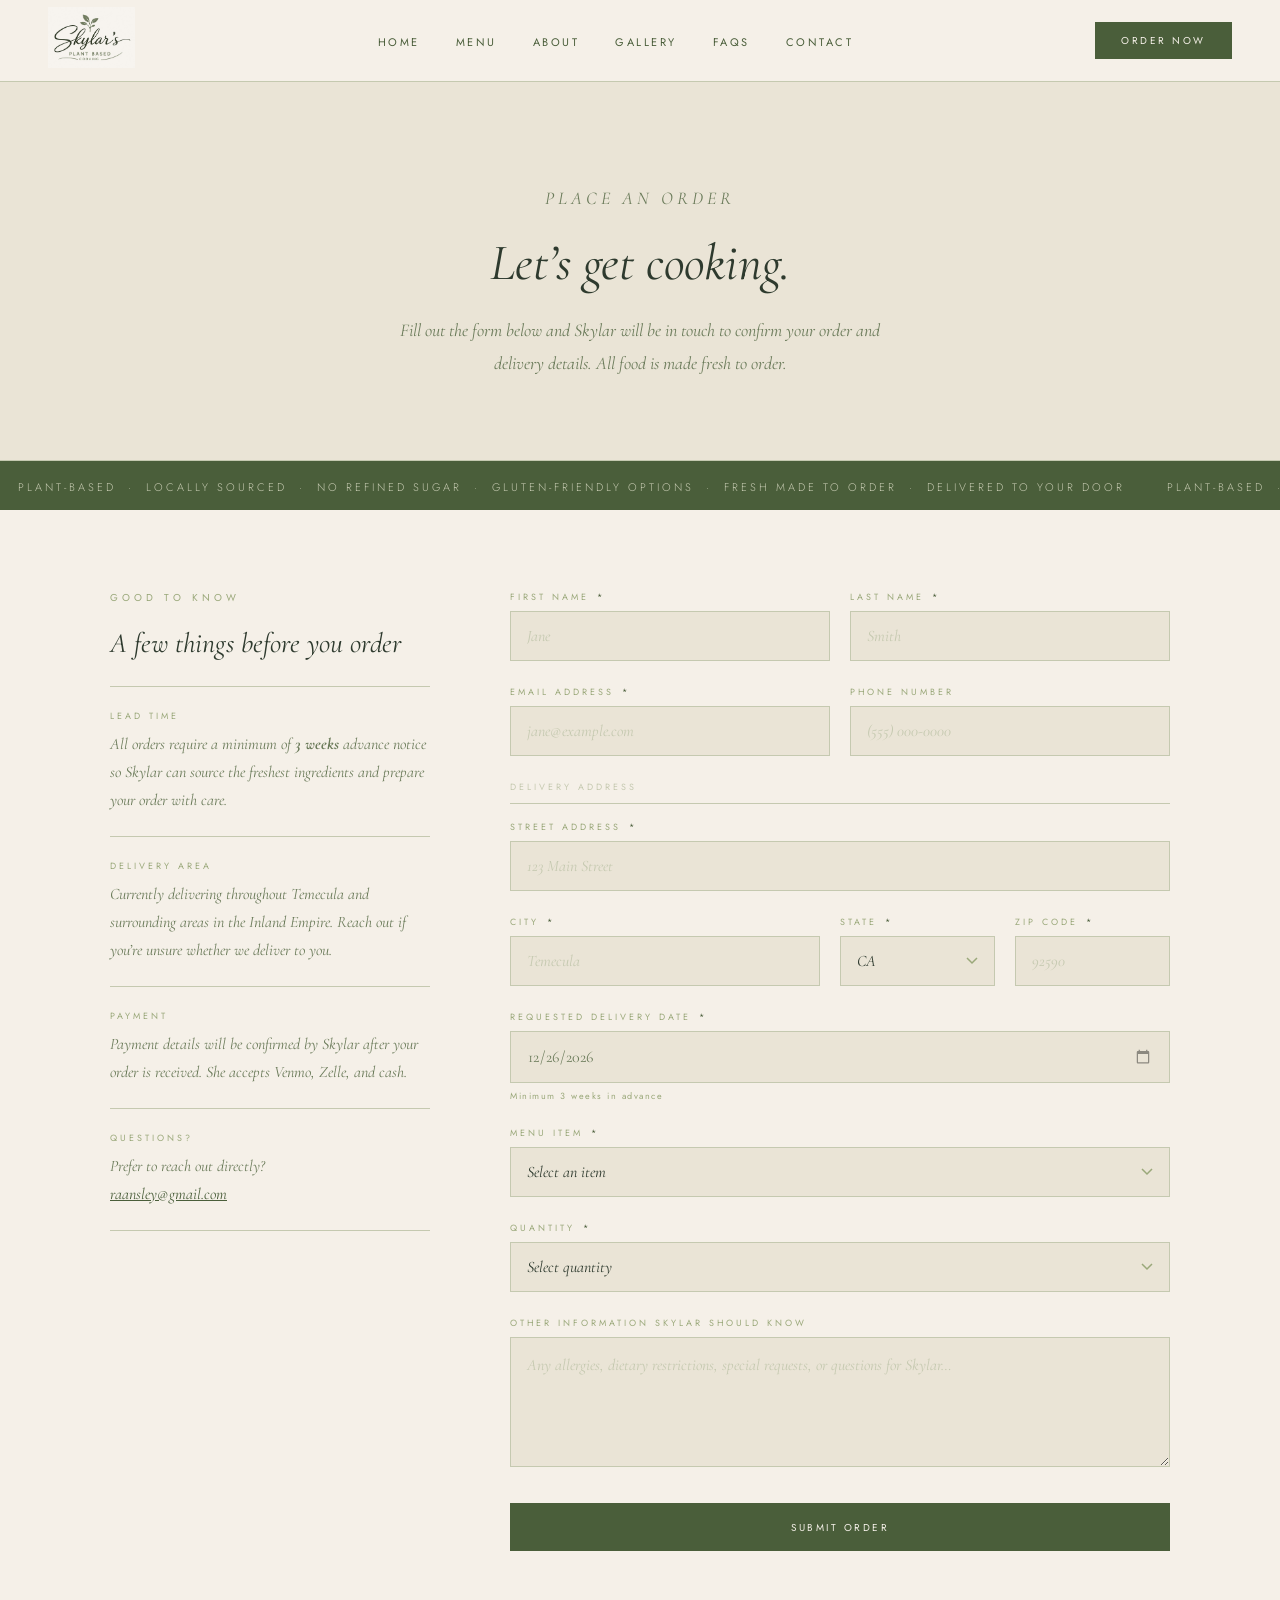
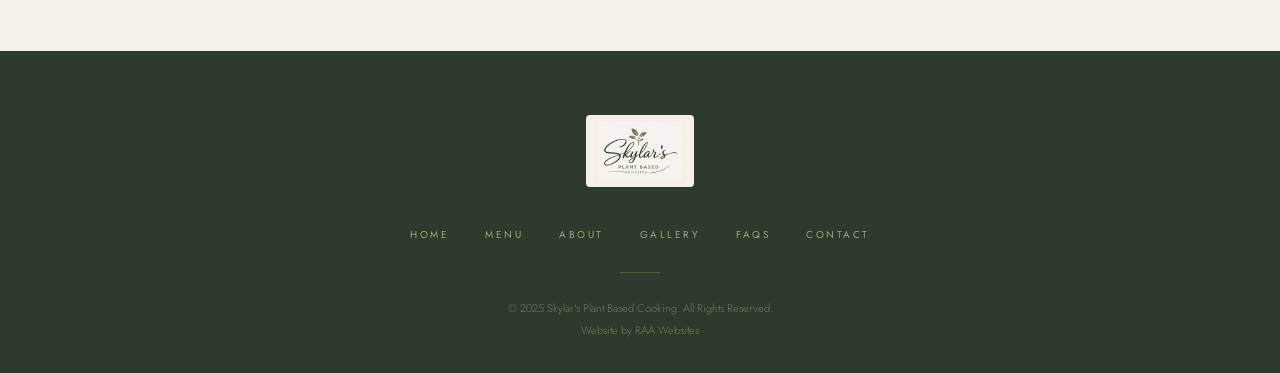
==== about.html @ 6b832920 "Add files via upload" ====
<!DOCTYPE html>
<html lang="en">
<head>
<meta charset="UTF-8">
<meta name="viewport" content="width=device-width, initial-scale=1.0">
<title>Contact – Skylar's Plant Based Cooking</title>
<link rel="stylesheet" href="styles.css">
<style>

  /* ── PAGE HERO ── */
  .contact-hero {
    background: var(--cream-dark);
    padding: 100px 40px 80px;
    text-align: center;
    border-bottom: 1px solid var(--sage-pale);
  }
  .contact-hero .section-label { margin-bottom: 20px; }
  .contact-hero h1 {
    font-family: 'Cormorant Garamond', serif;
    font-size: clamp(38px, 4vw, 60px);
    font-weight: 400;
    font-style: italic;
    color: var(--ink);
    line-height: 1.1;
    margin-bottom: 22px;
  }
  .contact-hero p {
    font-family: 'Cormorant Garamond', serif;
    font-size: 18px;
    font-style: italic;
    color: var(--sage-light);
    line-height: 1.85;
    max-width: 520px;
    margin: 0 auto;
  }

  /* ── FORM SECTION ── */
  .contact-section {
    background: var(--cream);
    padding: 80px 40px 100px;
  }
  .contact-grid {
    max-width: 1060px;
    margin: 0 auto;
    display: grid;
    grid-template-columns: 320px 1fr;
    gap: 80px;
    align-items: start;
  }

  /* ── SIDEBAR ── */
  .contact-info { position: sticky; top: 110px; }
  .contact-info .section-label { margin-bottom: 20px; }
  .contact-info h2 {
    font-family: 'Cormorant Garamond', serif;
    font-size: 28px;
    font-weight: 400;
    font-style: italic;
    color: var(--ink);
    line-height: 1.3;
    margin-bottom: 24px;
  }
  .info-block { border-top: 1px solid var(--sage-pale); padding: 22px 0; }
  .info-block:last-child { border-bottom: 1px solid var(--sage-pale); }
  .info-block h3 {
    font-family: 'Jost', sans-serif;
    font-size: 9px;
    font-weight: 400;
    letter-spacing: 3px;
    text-transform: uppercase;
    color: var(--sage-muted);
    margin-bottom: 8px;
  }
  .info-block p {
    font-family: 'Cormorant Garamond', serif;
    font-size: 16px;
    font-style: italic;
    color: var(--sage-light);
    line-height: 1.75;
  }
  .info-block a { color: var(--sage); font-style: italic; }

  /* ── FORM ── */
  .order-form { display: grid; gap: 0; }
  .form-row { display: grid; grid-template-columns: 1fr 1fr; gap: 20px; }
  .form-row-3 { display: grid; grid-template-columns: 2fr 1fr 1fr; gap: 20px; }
  .form-group { display: flex; flex-direction: column; margin-bottom: 24px; }

  .form-group label {
    font-family: 'Jost', sans-serif;
    font-size: 9px;
    font-weight: 400;
    letter-spacing: 3px;
    text-transform: uppercase;
    color: var(--sage-muted);
    margin-bottom: 8px;
  }
  .form-group label .required { color: var(--sage); margin-left: 2px; }

  .form-group input,
  .form-group select,
  .form-group textarea {
    font-family: 'Cormorant Garamond', serif;
    font-size: 16px;
    font-style: italic;
    color: var(--ink);
    background: var(--cream-dark);
    border: 1px solid var(--sage-pale);
    padding: 14px 16px;
    outline: none;
    transition: border-color 0.2s;
    -webkit-appearance: none;
    appearance: none;
    border-radius: 0;
    width: 100%;
    box-sizing: border-box;
  }
  .form-group select {
    background-image: url("data:image/svg+xml,%3Csvg xmlns='http://www.w3.org/2000/svg' width='12' height='8' viewBox='0 0 12 8'%3E%3Cpath d='M1 1l5 5 5-5' stroke='%239AA87A' stroke-width='1.5' fill='none'/%3E%3C/svg%3E");
    background-repeat: no-repeat;
    background-position: right 16px center;
    padding-right: 40px;
    cursor: pointer;
  }
  .form-group input:focus,
  .form-group select:focus,
  .form-group textarea:focus { border-color: var(--sage); }

  .form-group textarea {
    resize: vertical;
    min-height: 130px;
    line-height: 1.7;
  }
  .form-group input::placeholder,
  .form-group textarea::placeholder { color: var(--sage-pale); font-style: italic; }
  .form-group input[type="date"] { font-style: normal; color: var(--sage-light); }
  .form-group input[type="date"]::-webkit-calendar-picker-indicator { opacity: 0.4; cursor: pointer; }


  .field-hint {
    font-family: 'Jost', sans-serif;
    font-size: 9px;
    letter-spacing: 1.5px;
    color: var(--sage-muted);
    margin-top: 6px;
  }

  /* address divider label */
  .form-section-label {
    font-family: 'Jost', sans-serif;
    font-size: 9px;
    font-weight: 400;
    letter-spacing: 3px;
    text-transform: uppercase;
    color: var(--sage-pale);
    margin-bottom: 16px;
    padding-bottom: 10px;
    border-bottom: 1px solid var(--sage-pale);
  }

  /* submit */
  .form-submit { margin-top: 12px; }
  .btn-submit {
    background: var(--sage);
    color: var(--cream);
    font-family: 'Jost', sans-serif;
    font-size: 10px;
    font-weight: 400;
    letter-spacing: 2.5px;
    text-transform: uppercase;
    padding: 15px 48px;
    border: none;
    cursor: pointer;
    transition: background 0.2s;
    width: 100%;
    min-height: 48px; /* iOS touch target minimum */
    -webkit-appearance: none;
  }
  .btn-submit:hover { background: var(--ink); }
  .btn-submit:disabled { background: var(--sage-pale); cursor: not-allowed; }

  /* messages */
  .form-message {
    display: none;
    padding: 20px 24px;
    margin-top: 20px;
    font-family: 'Cormorant Garamond', serif;
    font-size: 17px;
    font-style: italic;
    line-height: 1.7;
  }
  .form-message.success { background: #eef2e8; border-left: 3px solid var(--sage); color: var(--sage); }
  .form-message.error   { background: #fdf0f0; border-left: 3px solid #c0392b; color: #c0392b; }
  .form-message.visible { display: block; }

  /* ── RESPONSIVE ── */
  @media (max-width: 900px) {
    .contact-grid { grid-template-columns: 1fr; gap: 48px; }
    .contact-info { position: static; }
    .form-row   { grid-template-columns: 1fr; gap: 0; }
    .form-row-3 { grid-template-columns: 1fr; gap: 0; }
    nav { padding: 10px 16px 8px; flex-wrap: wrap; height: auto; gap: 8px; }
    .nav-logo { order: 1; }
    .nav-logo img { height: 48px; }
    .nav-order { font-size: 9px; padding: 9px 16px; order: 3; width: fit-content; margin: 2px auto 0; }
    .nav-links { display: flex; flex-wrap: wrap; justify-content: center; gap: 4px 14px; width: 100%; padding: 6px 0 2px; border-top: 1px solid var(--sage-pale); order: 2; }
    .nav-links a { font-size: 9px; letter-spacing: 1.5px; }
  }
</style>
</head>
<body>

<!-- NAV -->
<nav>
  <div class="nav-logo">
    <a href="index.html"><img src="[data-uri]" alt="Skylar's Plant Based Cooking"></a>
  </div>
  <ul class="nav-links">
    <li><a href="index.html">Home</a></li>
    <li><a href="index.html#menu">Menu</a></li>
    <li><a href="about.html">About</a></li>
    <li><a href="#">Gallery</a></li>
    <li><a href="#">FAQs</a></li>
    <li><a href="contact.html">Contact</a></li>
  </ul>
  <button class="nav-order" onclick="document.getElementById('order-form').scrollIntoView({behavior:'smooth'})">Order Now</button>
</nav>

<!-- HERO -->
<section class="contact-hero">
  <p class="section-label">Place an Order</p>
  <h1>Let&rsquo;s get cooking.</h1>
  <p>Fill out the form below and Skylar will be in touch to confirm your order and delivery details. All food is made fresh to order.</p>
</section>

<!-- MARQUEE -->
<div class="marquee-bar">
  <div class="marquee-inner">
    &nbsp;&nbsp;&nbsp;Plant-Based &nbsp;&middot;&nbsp; Locally Sourced &nbsp;&middot;&nbsp; No Refined Sugar &nbsp;&middot;&nbsp; Gluten-Friendly Options &nbsp;&middot;&nbsp; Fresh Made to Order &nbsp;&middot;&nbsp; Delivered to Your Door &nbsp;&nbsp;&nbsp;&nbsp;&nbsp;&nbsp;Plant-Based &nbsp;&middot;&nbsp; Locally Sourced &nbsp;&middot;&nbsp; No Refined Sugar &nbsp;&middot;&nbsp; Gluten-Friendly Options &nbsp;&middot;&nbsp; Fresh Made to Order &nbsp;&middot;&nbsp; Delivered to Your Door &nbsp;&nbsp;&nbsp;
  </div>
</div>

<!-- FORM + SIDEBAR -->
<section class="contact-section">
  <div class="contact-grid">

    <!-- SIDEBAR -->
    <aside class="contact-info">
      <p class="section-label">Good to Know</p>
      <h2>A few things before you order</h2>
      <div class="info-block">
        <h3>Lead Time</h3>
        <p>All orders require a minimum of <strong>3 weeks</strong> advance notice so Skylar can source the freshest ingredients and prepare your order with care.</p>
      </div>
      <div class="info-block">
        <h3>Delivery Area</h3>
        <p>Currently delivering throughout Temecula and surrounding areas in the Inland Empire. Reach out if you&rsquo;re unsure whether we deliver to you.</p>
      </div>
      <div class="info-block">
        <h3>Payment</h3>
        <p>Payment details will be confirmed by Skylar after your order is received. She accepts Venmo, Zelle, and cash.</p>
      </div>
      <div class="info-block">
        <h3>Questions?</h3>
        <p>Prefer to reach out directly?<br>
        <a href="mailto:raansley@gmail.com">raansley@gmail.com</a></p>
      </div>
    </aside>

    <!-- ORDER FORM — Web3Forms sends directly to raansley@gmail.com -->
    <form
      class="order-form"
      id="order-form"
      novalidate
    >
      <!-- ═══════════════════════════════════════════════════════
           TO ACTIVATE EMAIL: 
           1. Go to https://web3forms.com
           2. Enter raansley@gmail.com and click "Create Access Key"
           3. Check your Yahoo inbox for the key
           4. Paste the key below replacing 4b24cde9-9ae0-4a5e-a4e4-4e4c070b20f8
           ═══════════════════════════════════════════════════════ -->
      <input type="hidden" name="access_key" value="4b24cde9-9ae0-4a5e-a4e4-4e4c070b20f8">
      <input type="hidden" name="subject" value="New Order – Skylar's Plant Based Cooking">
      <input type="hidden" name="from_name" value="Skylar's Plant Based Cooking Website">
      <input type="hidden" name="botcheck" style="display:none">
      <!-- Name -->
      <div class="form-row">
        <div class="form-group">
          <label for="first_name">First Name <span class="required">*</span></label>
          <input type="text" id="first_name" name="first_name" placeholder="Jane" required>
        </div>
        <div class="form-group">
          <label for="last_name">Last Name <span class="required">*</span></label>
          <input type="text" id="last_name" name="last_name" placeholder="Smith" required>
        </div>
      </div>

      <!-- Contact -->
      <div class="form-row">
        <div class="form-group">
          <label for="email">Email Address <span class="required">*</span></label>
          <input type="email" id="email" name="email" placeholder="jane@example.com" required>
        </div>
        <div class="form-group">
          <label for="phone">Phone Number</label>
          <input type="tel" id="phone" name="phone" placeholder="(555) 000-0000">
        </div>
      </div>

      <!-- Delivery Address -->
      <p class="form-section-label">Delivery Address</p>

      <div class="form-group">
        <label for="street">Street Address <span class="required">*</span></label>
        <input type="text" id="street" name="street" placeholder="123 Main Street" required>
      </div>

      <div class="form-row-3">
        <div class="form-group">
          <label for="city">City <span class="required">*</span></label>
          <input type="text" id="city" name="city" placeholder="Temecula" required>
        </div>
        <div class="form-group">
          <label for="state">State <span class="required">*</span></label>
          <select id="state" name="state" required>
            <option value="" disabled selected>State</option>
            <option value="AL">AL</option><option value="AK">AK</option><option value="AZ">AZ</option>
            <option value="AR">AR</option><option value="CA" selected>CA</option><option value="CO">CO</option>
            <option value="CT">CT</option><option value="DE">DE</option><option value="FL">FL</option>
            <option value="GA">GA</option><option value="HI">HI</option><option value="ID">ID</option>
            <option value="IL">IL</option><option value="IN">IN</option><option value="IA">IA</option>
            <option value="KS">KS</option><option value="KY">KY</option><option value="LA">LA</option>
            <option value="ME">ME</option><option value="MD">MD</option><option value="MA">MA</option>
            <option value="MI">MI</option><option value="MN">MN</option><option value="MS">MS</option>
            <option value="MO">MO</option><option value="MT">MT</option><option value="NE">NE</option>
            <option value="NV">NV</option><option value="NH">NH</option><option value="NJ">NJ</option>
            <option value="NM">NM</option><option value="NY">NY</option><option value="NC">NC</option>
            <option value="ND">ND</option><option value="OH">OH</option><option value="OK">OK</option>
            <option value="OR">OR</option><option value="PA">PA</option><option value="RI">RI</option>
            <option value="SC">SC</option><option value="SD">SD</option><option value="TN">TN</option>
            <option value="TX">TX</option><option value="UT">UT</option><option value="VT">VT</option>
            <option value="VA">VA</option><option value="WA">WA</option><option value="WV">WV</option>
            <option value="WI">WI</option><option value="WY">WY</option>
          </select>
        </div>
        <div class="form-group">
          <label for="zip">Zip Code <span class="required">*</span></label>
          <input type="text" id="zip" name="zip" placeholder="92590" maxlength="10" required>
        </div>
      </div>

      <!-- Delivery Date -->
      <div class="form-group">
        <label for="delivery_date">Requested Delivery Date <span class="required">*</span></label>
        <input type="date" id="delivery_date" name="delivery_date" required>
        <span class="field-hint" id="date-hint">Minimum 3 weeks in advance</span>
      </div>

      <!-- Menu Item -->
      <div class="form-group">
        <label for="menu_item">Menu Item <span class="required">*</span></label>
        <select id="menu_item" name="menu_item" required>
          <option value="" disabled selected>Select an item</option>
          <optgroup label="Signature Bakes">
            <option value="Vanilla Buttercream Berry Cake" data-price="50">Vanilla Buttercream Berry Cake &mdash; $50</option>
          </optgroup>
        </select>
      </div>

      <!-- Quantity -->
      <div class="form-group">
        <label for="quantity">Quantity <span class="required">*</span></label>
        <select id="quantity" name="quantity" required>
          <option value="" disabled selected>Select quantity</option>
          <option value="1">1</option>
          <option value="2">2</option>
          <option value="3">3</option>
          <option value="4">4</option>
          <option value="5">5</option>
        </select>
      </div>

      <!-- Other info -->
      <div class="form-group">
        <label for="other_info">Other Information Skylar Should Know</label>
        <textarea id="other_info" name="other_info" placeholder="Any allergies, dietary restrictions, special requests, or questions for Skylar&hellip;"></textarea>
      </div>

      <!-- Submit -->
      <div class="form-submit">
        <button type="submit" class="btn-submit" id="submit-btn" style="touch-action:manipulation;-webkit-tap-highlight-color:transparent;">Submit Order</button>
      </div>

      <!-- Messages -->
      <div class="form-message success" id="msg-success">
        &#10003;&nbsp; Thank you! Your order has been sent to Skylar. She&rsquo;ll be in touch within 24&ndash;48 hours to confirm your delivery details and payment.
      </div>
      <div class="form-message error" id="msg-error">
        Something went wrong. Please try again or email Skylar directly at <a href="mailto:raansley@gmail.com" style="color:inherit;">raansley@gmail.com</a>.
      </div>

    </form>
  </div>
</section>

<!-- FOOTER -->
<footer>
  <img class="footer-logo" src="[data-uri]" alt="Skylar's Plant Based Cooking">
  <ul class="footer-links">
    <li><a href="index.html">Home</a></li>
    <li><a href="index.html#menu">Menu</a></li>
    <li><a href="about.html">About</a></li>
    <li><a href="#">Gallery</a></li>
    <li><a href="#">FAQs</a></li>
    <li><a href="contact.html">Contact</a></li>
  </ul>
  <div class="footer-line"></div>
  <p class="footer-copy">&copy; 2025 Skylar&rsquo;s Plant Based Cooking. All Rights Reserved.<br>Website by RAA Websites</p>
</footer>

<script>
  // ── Phone number auto-format: (xxx) xxx-xxxx ──
  var phoneInput = document.getElementById('phone');
  phoneInput.addEventListener('input', function(e) {
    var digits = e.target.value.replace(/\D/g, '').slice(0, 10);
    var formatted = '';
    if (digits.length === 0) {
      formatted = '';
    } else if (digits.length <= 3) {
      formatted = '(' + digits;
    } else if (digits.length <= 6) {
      formatted = '(' + digits.slice(0,3) + ') ' + digits.slice(3);
    } else {
      formatted = '(' + digits.slice(0,3) + ') ' + digits.slice(3,6) + '-' + digits.slice(6);
    }
    e.target.value = formatted;
  });

  // ── Set minimum date (3 weeks out) using local date math only ──
  var dateInput = document.getElementById('delivery_date');
  function getMinDateStr() {
    var d = new Date();
    d.setDate(d.getDate() + 21);
    var mm = String(d.getMonth() + 1).padStart(2, '0');
    var dd = String(d.getDate()).padStart(2, '0');
    return d.getFullYear() + '-' + mm + '-' + dd;
  }
  var minDateStr = getMinDateStr();
  dateInput.setAttribute('min', minDateStr);
  dateInput.value = minDateStr;

  // ── Helper: compare date strings YYYY-MM-DD without timezone issues ──
  function dateStrToInt(s) {
    return parseInt(s.replace(/-/g, ''), 10);
  }

  // ── Submit button click handler (works on all mobile browsers) ──
  var submitBtn = document.getElementById('submit-btn');
  submitBtn.addEventListener('click', function(e) {
    e.preventDefault();
    handleSubmit();
  });

  // Also catch form submit event as fallback
  document.getElementById('order-form').addEventListener('submit', function(e) {
    e.preventDefault();
    handleSubmit();
  });

  function handleSubmit() {
    var btn        = document.getElementById('submit-btn');
    var successMsg = document.getElementById('msg-success');
    var errorMsg   = document.getElementById('msg-error');
    var hintEl     = document.getElementById('date-hint');

    // Prevent double-submit
    if (btn.disabled) return;

    // Reset field highlight styles
    document.querySelectorAll('.form-group input, .form-group select').forEach(function(el) {
      el.style.borderColor = '';
    });
    hintEl.style.color = '';
    successMsg.classList.remove('visible');
    errorMsg.classList.remove('visible');

    // Validate required fields
    var requiredIds = ['first_name','last_name','email','street','city','state','zip','delivery_date','menu_item','quantity'];
    var valid = true;
    requiredIds.forEach(function(id) {
      var el = document.getElementById(id);
      if (!el || !el.value.trim()) {
        if (el) el.style.borderColor = '#c0392b';
        valid = false;
      }
    });

    // Validate 3-week minimum date using string comparison (no timezone issues)
    var chosenDateStr = document.getElementById('delivery_date').value;
    if (chosenDateStr) {
      var currentMin = getMinDateStr();
      if (dateStrToInt(chosenDateStr) < dateStrToInt(currentMin)) {
        document.getElementById('delivery_date').style.borderColor = '#c0392b';
        hintEl.style.color = '#c0392b';
        valid = false;
      }
    }

    if (!valid) return;

    btn.disabled = true;
    btn.textContent = 'Sending\u2026';

    // Build JSON payload for Web3Forms
    var payload = {
      access_key:          document.querySelector('[name="access_key"]').value,
      subject:             "New Order \u2013 Skylar's Plant Based Cooking",
      from_name:           "Skylar's Plant Based Cooking Website",
      Name:                document.getElementById('first_name').value.trim() + ' ' + document.getElementById('last_name').value.trim(),
      Email:               document.getElementById('email').value.trim(),
      Phone:               document.getElementById('phone').value.trim() || 'Not provided',
      "Delivery Address":  [
                             document.getElementById('street').value.trim(),
                             document.getElementById('city').value.trim(),
                             document.getElementById('state').value,
                             document.getElementById('zip').value.trim()
                           ].join(', '),
      "Delivery Date":     document.getElementById('delivery_date').value,
      "Menu Item":         document.getElementById('menu_item').value,
      Quantity:            document.getElementById('quantity').value,
      "Other Info":        document.getElementById('other_info').value.trim() || 'None'
    };

    fetch('https://api.web3forms.com/submit', {
      method: 'POST',
      headers: { 'Content-Type': 'application/json', 'Accept': 'application/json' },
      body: JSON.stringify(payload)
    })
    .then(function(response) {
      return response.json().catch(function() {
        // If JSON parse fails, use HTTP status
        return { success: response.ok };
      });
    })
    .then(function(result) {
      if (result.success) {
        successMsg.classList.add('visible');
        errorMsg.classList.remove('visible');
        document.getElementById('order-form').reset();
        // Re-apply min date after form reset
        var freshMin = getMinDateStr();
        dateInput.setAttribute('min', freshMin);
        dateInput.value = freshMin;
        btn.disabled = false;
        btn.textContent = 'Submit Order';
        successMsg.scrollIntoView({ behavior: 'smooth', block: 'nearest' });
      } else {
        throw new Error(result.message || 'Submission failed');
      }
    })
    .catch(function(err) {
      console.error('Submission error:', err);
      errorMsg.classList.add('visible');
      successMsg.classList.remove('visible');
      btn.disabled = false;
      btn.textContent = 'Submit Order';
    });
  }
</script>

</body>
</html>
---- styles.css ----
@import url('https://fonts.googleapis.com/css2?family=Cormorant+Garamond:ital,wght@0,300;0,400;0,500;1,300;1,400;1,500&family=Jost:wght@300;400;500&display=swap');

  :root {
    --cream: #F5F0E8;
    --cream-dark: #EAE4D6;
    --sage: #4A5E3A;
    --sage-light: #6B7B5A;
    --sage-muted: #9AA87A;
    --sage-pale: #C5C9B0;
    --ink: #2E3A2E;
    --warm-mid: #7A6A52;
  }

  * { margin: 0; padding: 0; box-sizing: border-box; }

  body {
    font-family: 'Jost', sans-serif;
    background: var(--cream);
    color: var(--ink);
  }

  /* ── NAV ── */
  nav {
    background: var(--cream);
    border-bottom: 1px solid var(--sage-pale);
    padding: 0 48px;
    display: flex;
    align-items: center;
    justify-content: space-between;
    height: 82px;
    position: sticky;
    top: 0;
    z-index: 100;
  }
  .nav-logo img { height: 62px; object-fit: contain; }
  .nav-links { display: flex; gap: 36px; list-style: none; }
  .nav-links a {
    font-family: 'Jost', sans-serif;
    font-size: 11px;
    font-weight: 400;
    letter-spacing: 2.5px;
    text-transform: uppercase;
    color: var(--sage);
    text-decoration: none;
  }
  .nav-links a:hover { color: var(--ink); }
  .nav-order {
    background: var(--sage);
    color: var(--cream);
    font-family: 'Jost', sans-serif;
    font-size: 10px;
    font-weight: 400;
    letter-spacing: 2.5px;
    text-transform: uppercase;
    padding: 11px 26px;
    border: none;
    cursor: pointer;
    transition: background 0.2s;
  }
  .nav-order:hover { background: var(--ink); }

  /* ── HERO ── */
  .hero {
    min-height: 88vh;
    background: var(--cream-dark);
    display: grid;
    grid-template-columns: 1fr 1fr;
    align-items: center;
  }
  .hero-text {
    padding: 80px 64px 80px 80px;
  }
  .hero-eyebrow {
    font-family: 'Jost', sans-serif;
    font-size: 10px;
    font-weight: 400;
    letter-spacing: 4px;
    text-transform: uppercase;
    color: var(--sage-muted);
    margin-bottom: 28px;
  }
  .hero h1 {
    font-family: 'Cormorant Garamond', serif;
    font-size: clamp(42px, 4.5vw, 68px);
    font-weight: 400;
    font-style: italic;
    color: var(--ink);
    line-height: 1.12;
    margin-bottom: 28px;
  }
  .hero-divider {
    width: 44px;
    height: 1px;
    background: var(--sage-muted);
    margin-bottom: 28px;
  }
  .hero p {
    font-family: 'Cormorant Garamond', serif;
    font-size: 18px;
    font-style: italic;
    color: var(--sage-light);
    line-height: 1.85;
    margin-bottom: 44px;
    max-width: 420px;
  }
  .hero-btns { display: flex; gap: 16px; flex-wrap: wrap; }
  .btn-primary {
    background: var(--sage);
    color: var(--cream);
    font-family: 'Jost', sans-serif;
    font-size: 10px;
    font-weight: 400;
    letter-spacing: 2.5px;
    text-transform: uppercase;
    padding: 15px 38px;
    border: none;
    cursor: pointer;
    text-decoration: none;
    display: inline-block;
  }
  .btn-outline {
    background: transparent;
    color: var(--sage);
    font-family: 'Jost', sans-serif;
    font-size: 10px;
    font-weight: 400;
    letter-spacing: 2.5px;
    text-transform: uppercase;
    padding: 14px 38px;
    border: 1px solid var(--sage);
    cursor: pointer;
    text-decoration: none;
    display: inline-block;
  }
  .hero-image {
    height: 88vh;
    overflow: hidden;
  }
  .hero-image img {
    width: 100%;
    height: 100%;
    object-fit: cover;
    object-position: center top;
  }

  /* ── MARQUEE ── */
  .marquee-bar {
    background: var(--sage);
    padding: 13px 0;
    overflow: hidden;
    white-space: nowrap;
  }
  .marquee-inner {
    display: inline-block;
    animation: marquee 22s linear infinite;
    font-family: 'Jost', sans-serif;
    font-size: 11px;
    font-weight: 300;
    letter-spacing: 3px;
    text-transform: uppercase;
    color: var(--sage-pale);
  }
  @keyframes marquee {
    0% { transform: translateX(0); }
    100% { transform: translateX(-50%); }
  }

  /* ── PHILOSOPHY ── */
  .philosophy {
    padding: 100px 40px;
    text-align: center;
  }
  .section-label {
    font-family: 'Jost', sans-serif;
    font-size: 10px;
    font-weight: 400;
    letter-spacing: 4px;
    text-transform: uppercase;
    color: var(--sage-muted);
    margin-bottom: 22px;
  }
  .philosophy h2 {
    font-family: 'Cormorant Garamond', serif;
    font-size: 38px;
    font-weight: 400;
    font-style: italic;
    color: var(--ink);
    line-height: 1.4;
    max-width: 680px;
    margin: 0 auto 24px;
  }
  .philosophy p {
    font-family: 'Cormorant Garamond', serif;
    font-size: 17px;
    font-style: italic;
    color: var(--sage-light);
    line-height: 1.9;
    max-width: 560px;
    margin: 0 auto;
  }
  .section-divider {
    width: 44px;
    height: 1px;
    background: var(--sage-muted);
    margin: 44px auto;
  }

  /* ── PILLARS ── */
  .pillars {
    background: var(--cream-dark);
    padding: 80px 40px;
  }
  .pillars-grid {
    max-width: 1060px;
    margin: 0 auto;
    display: grid;
    grid-template-columns: repeat(4, 1fr);
    gap: 40px;
    text-align: center;
  }
  .pillar-num {
    font-family: 'Cormorant Garamond', serif;
    font-size: 36px;
    font-style: italic;
    color: var(--sage-pale);
    margin-bottom: 16px;
  }
  .pillar h3 {
    font-family: 'Jost', sans-serif;
    font-size: 11px;
    font-weight: 400;
    letter-spacing: 2px;
    text-transform: uppercase;
    color: var(--ink);
    margin-bottom: 14px;
  }
  .pillar p {
    font-family: 'Cormorant Garamond', serif;
    font-size: 15px;
    font-style: italic;
    color: var(--sage-light);
    line-height: 1.8;
  }

  /* ── MENU ── */
  .menu-section {
    padding: 100px 40px;
    background: var(--cream);
  }
  .section-header {
    text-align: center;
    margin-bottom: 60px;
  }
  .section-header h2 {
    font-family: 'Cormorant Garamond', serif;
    font-size: 38px;
    font-weight: 400;
    font-style: italic;
    color: var(--ink);
  }
  .menu-grid {
    max-width: 1120px;
    margin: 0 auto;
    display: grid;
    grid-template-columns: repeat(3, 1fr);
    gap: 28px;
  }
  .menu-card { background: var(--cream-dark); overflow: hidden; }
  .menu-card-img {
    height: 240px;
    overflow: hidden;
    background: var(--sage-pale);
    display: flex;
    align-items: center;
    justify-content: center;
    font-size: 52px;
    color: var(--sage-muted);
  }
  .menu-card-img img {
    width: 100%;
    height: 100%;
    object-fit: cover;
    object-position: center top;
    transition: transform 0.4s ease;
  }
  .menu-card:hover .menu-card-img img { transform: scale(1.04); }
  .menu-card-body { padding: 30px 28px; }
  .menu-tag {
    font-family: 'Jost', sans-serif;
    font-size: 9px;
    font-weight: 400;
    letter-spacing: 3px;
    text-transform: uppercase;
    color: var(--sage-muted);
    margin-bottom: 10px;
  }
  .menu-card-body h3 {
    font-family: 'Cormorant Garamond', serif;
    font-size: 22px;
    font-weight: 400;
    font-style: italic;
    color: var(--ink);
    margin-bottom: 12px;
  }
  .menu-card-body p {
    font-family: 'Jost', sans-serif;
    font-size: 13px;
    font-weight: 300;
    color: var(--sage-light);
    line-height: 1.85;
    margin-bottom: 26px;
  }
  .menu-card-footer {
    display: flex;
    justify-content: space-between;
    align-items: center;
    border-top: 1px solid var(--sage-pale);
    padding-top: 20px;
  }
  .price {
    font-family: 'Cormorant Garamond', serif;
    font-size: 20px;
    font-weight: 400;
    color: var(--sage);
  }
  .order-btn {
    background: transparent;
    border: 1px solid var(--sage);
    color: var(--sage);
    font-family: 'Jost', sans-serif;
    font-size: 9px;
    font-weight: 400;
    letter-spacing: 2px;
    text-transform: uppercase;
    padding: 10px 20px;
    cursor: pointer;
    transition: all 0.2s;
  }
  .order-btn:hover { background: var(--sage); color: var(--cream); }

  /* ── ABOUT STRIP ── */
  .about-strip {
    background: var(--sage);
    display: grid;
    grid-template-columns: 1fr 1fr;
    min-height: 560px;
  }
  .about-image {
    overflow: hidden;
  }
  .about-image img {
    width: 100%;
    height: 100%;
    object-fit: cover;
    object-position: center top;
  }
  .about-text {
    padding: 80px 72px;
    display: flex;
    flex-direction: column;
    justify-content: center;
  }
  .about-text .section-label { color: var(--sage-muted); }
  .about-text h2 {
    font-family: 'Cormorant Garamond', serif;
    font-size: 36px;
    font-weight: 400;
    font-style: italic;
    color: var(--cream);
    line-height: 1.3;
    margin-bottom: 22px;
  }
  .about-text p {
    font-family: 'Cormorant Garamond', serif;
    font-size: 17px;
    font-style: italic;
    color: var(--sage-pale);
    line-height: 1.9;
    margin-bottom: 38px;
  }
  .btn-light {
    background: transparent;
    color: var(--cream);
    border: 1px solid rgba(245,240,232,0.45);
    font-family: 'Jost', sans-serif;
    font-size: 10px;
    font-weight: 400;
    letter-spacing: 2.5px;
    text-transform: uppercase;
    padding: 14px 34px;
    cursor: pointer;
    width: fit-content;
    text-decoration: none;
    display: inline-block;
  }

  /* ── DELIVERY ── */
  .delivery {
    background: var(--cream-dark);
    padding: 80px 40px;
    text-align: center;
  }
  .delivery h2 {
    font-family: 'Cormorant Garamond', serif;
    font-size: 32px;
    font-weight: 400;
    font-style: italic;
    color: var(--ink);
    margin-bottom: 14px;
  }
  .delivery p {
    font-family: 'Cormorant Garamond', serif;
    font-size: 16px;
    font-style: italic;
    color: var(--sage-light);
    margin-bottom: 34px;
    line-height: 1.8;
  }

  /* ── FOOTER ── */
  footer {
    background: var(--ink);
    padding: 64px 40px 32px;
    text-align: center;
  }
  footer img.footer-logo { height: 72px; margin-bottom: 28px; object-fit: contain; background: var(--cream); border-radius: 4px; padding: 6px 12px; }
  .footer-links {
    display: flex;
    gap: 36px;
    justify-content: center;
    list-style: none;
    margin-bottom: 28px;
  }
  .footer-links a {
    font-family: 'Jost', sans-serif;
    font-size: 10px;
    font-weight: 400;
    letter-spacing: 2.5px;
    text-transform: uppercase;
    color: var(--sage-muted);
    text-decoration: none;
  }
  .footer-line {
    width: 40px;
    height: 1px;
    background: var(--sage);
    margin: 0 auto 24px;
  }
  .footer-copy {
    font-family: 'Jost', sans-serif;
    font-size: 11px;
    font-weight: 300;
    color: var(--sage-light);
    line-height: 2;
  }

  @media (max-width: 900px) {
    .hero { grid-template-columns: 1fr; }
    .hero-image { height: 70vw; }
    .hero-image img { object-position: center 15%; }
    .pillars-grid { grid-template-columns: repeat(2, 1fr); }
    .menu-grid { grid-template-columns: 1fr; }
    .about-strip { grid-template-columns: 1fr; }
    .about-image { height: 60vw; }
    nav {
      padding: 10px 16px 8px;
      flex-wrap: wrap;
      height: auto;
      gap: 8px;
    }
    .nav-logo { order: 1; }
    .nav-logo img { height: 48px; }
    .nav-order {
      font-size: 9px;
      padding: 9px 16px;
      order: 3;
      width: fit-content;
      margin: 2px auto 0;
    }
    .nav-links {
      display: flex;
      flex-wrap: wrap;
      justify-content: center;
      gap: 4px 14px;
      width: 100%;
      padding: 6px 0 2px;
      border-top: 1px solid var(--sage-pale);
      order: 2;
    }
    .nav-links a {
      font-size: 9px;
      letter-spacing: 1.5px;
    }
  }
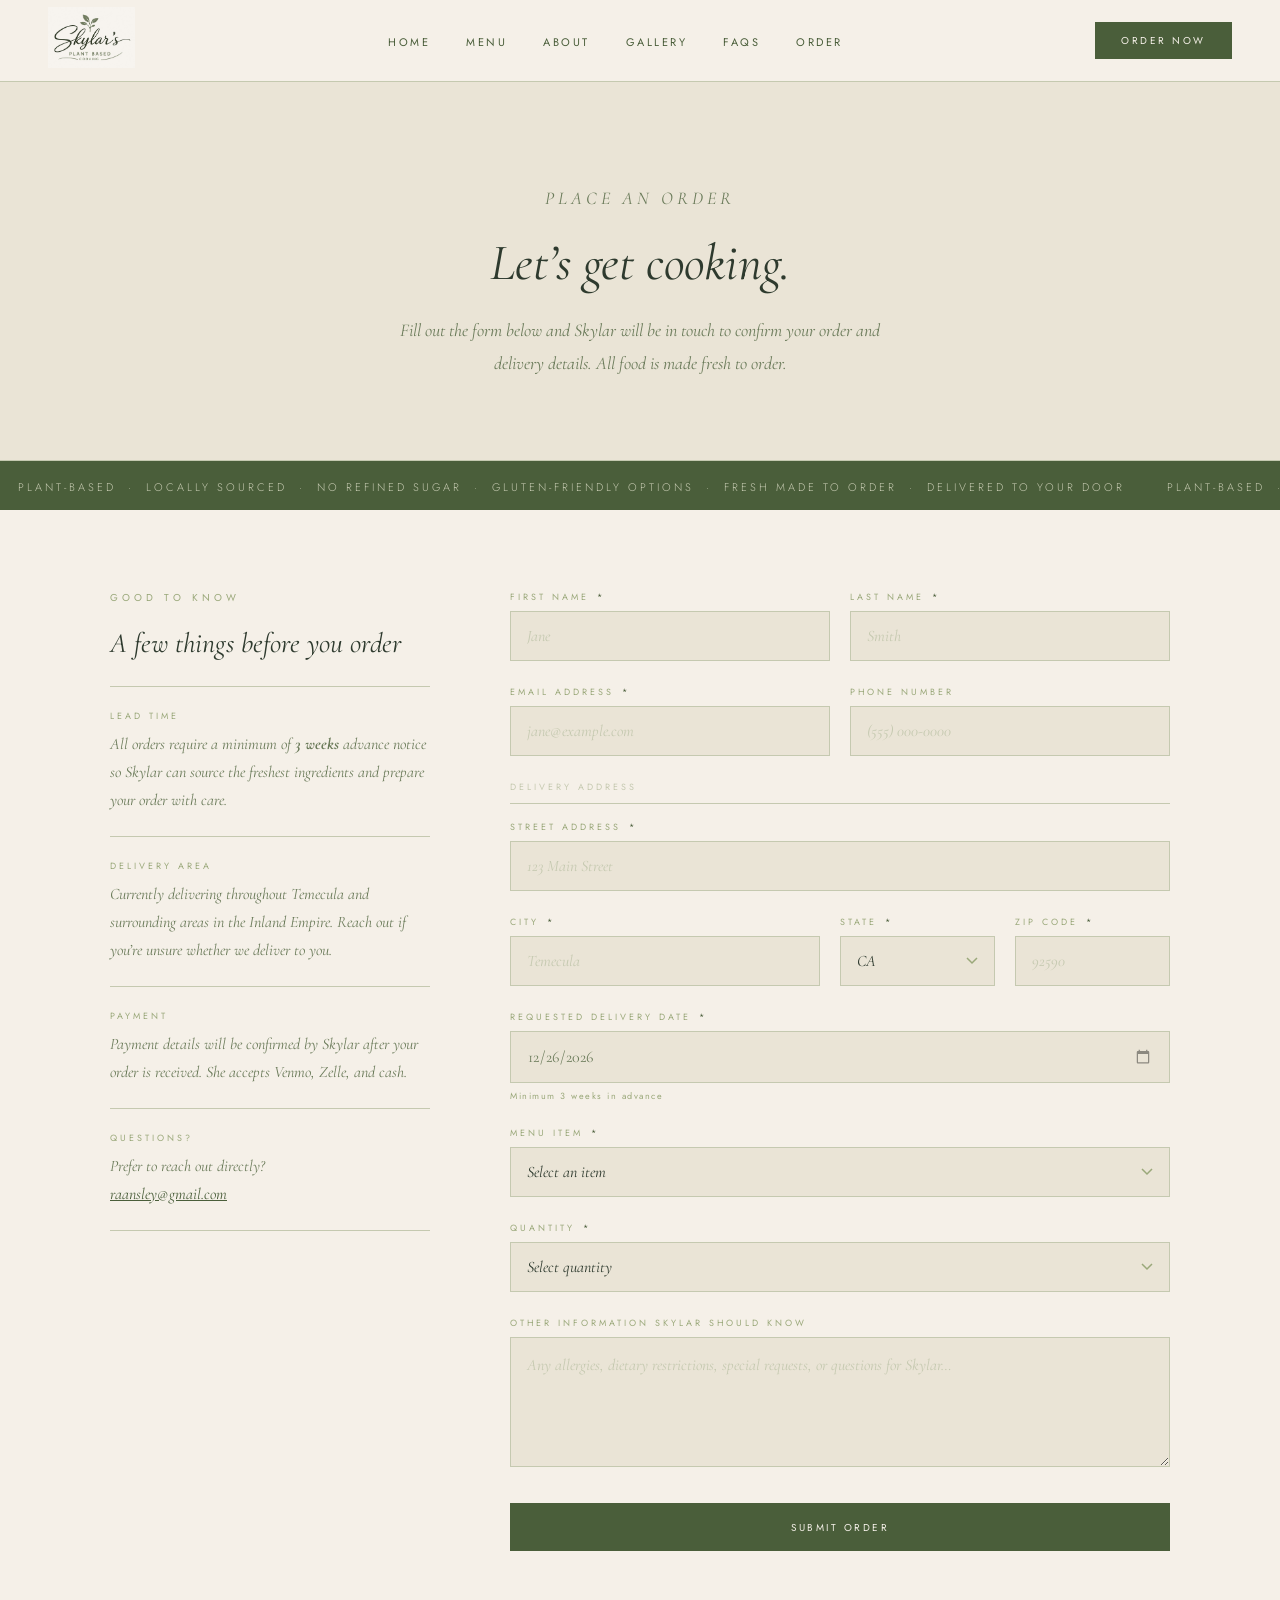
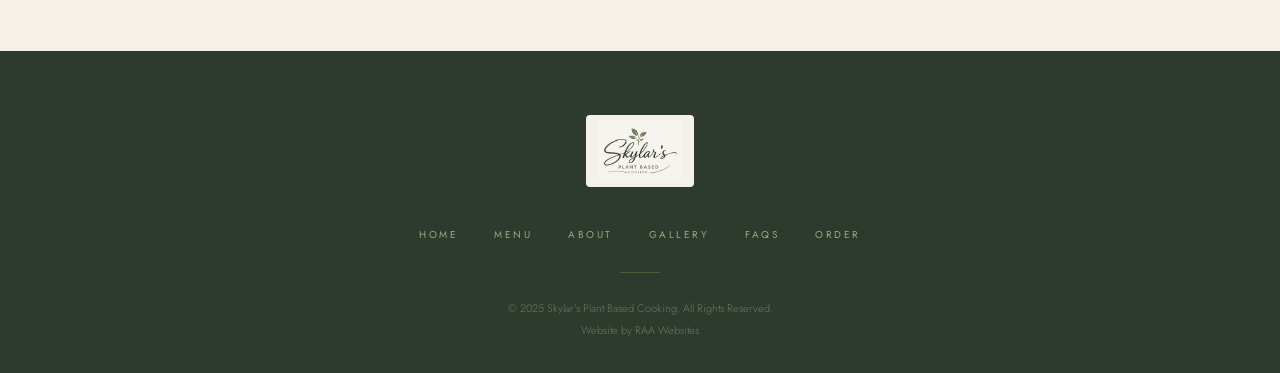
==== commit 91249636: "Add files via upload" ====
--- a/about.html
+++ b/about.html
@@ -3,7 +3,7 @@
 <head>
 <meta charset="UTF-8">
 <meta name="viewport" content="width=device-width, initial-scale=1.0">
-<title>Contact – Skylar's Plant Based Cooking</title>
+<title>About – Skylar's Plant Based Cooking</title>
 <link rel="stylesheet" href="styles.css">
 <style>
 
@@ -221,9 +221,9 @@
     <li><a href="about.html">About</a></li>
     <li><a href="#">Gallery</a></li>
     <li><a href="#">FAQs</a></li>
-    <li><a href="contact.html">Contact</a></li>
+    <li><a href="order.html">Order</a></li>
   </ul>
-  <button class="nav-order" onclick="document.getElementById('order-form').scrollIntoView({behavior:'smooth'})">Order Now</button>
+  <button class="nav-order" onclick="window.location.href='order.html'">Order Now</button>
 </nav>
 
 <!-- HERO -->
@@ -413,7 +413,7 @@
     <li><a href="about.html">About</a></li>
     <li><a href="#">Gallery</a></li>
     <li><a href="#">FAQs</a></li>
-    <li><a href="contact.html">Contact</a></li>
+    <li><a href="order.html">Order</a></li>
   </ul>
   <div class="footer-line"></div>
   <p class="footer-copy">&copy; 2025 Skylar&rsquo;s Plant Based Cooking. All Rights Reserved.<br>Website by RAA Websites</p>
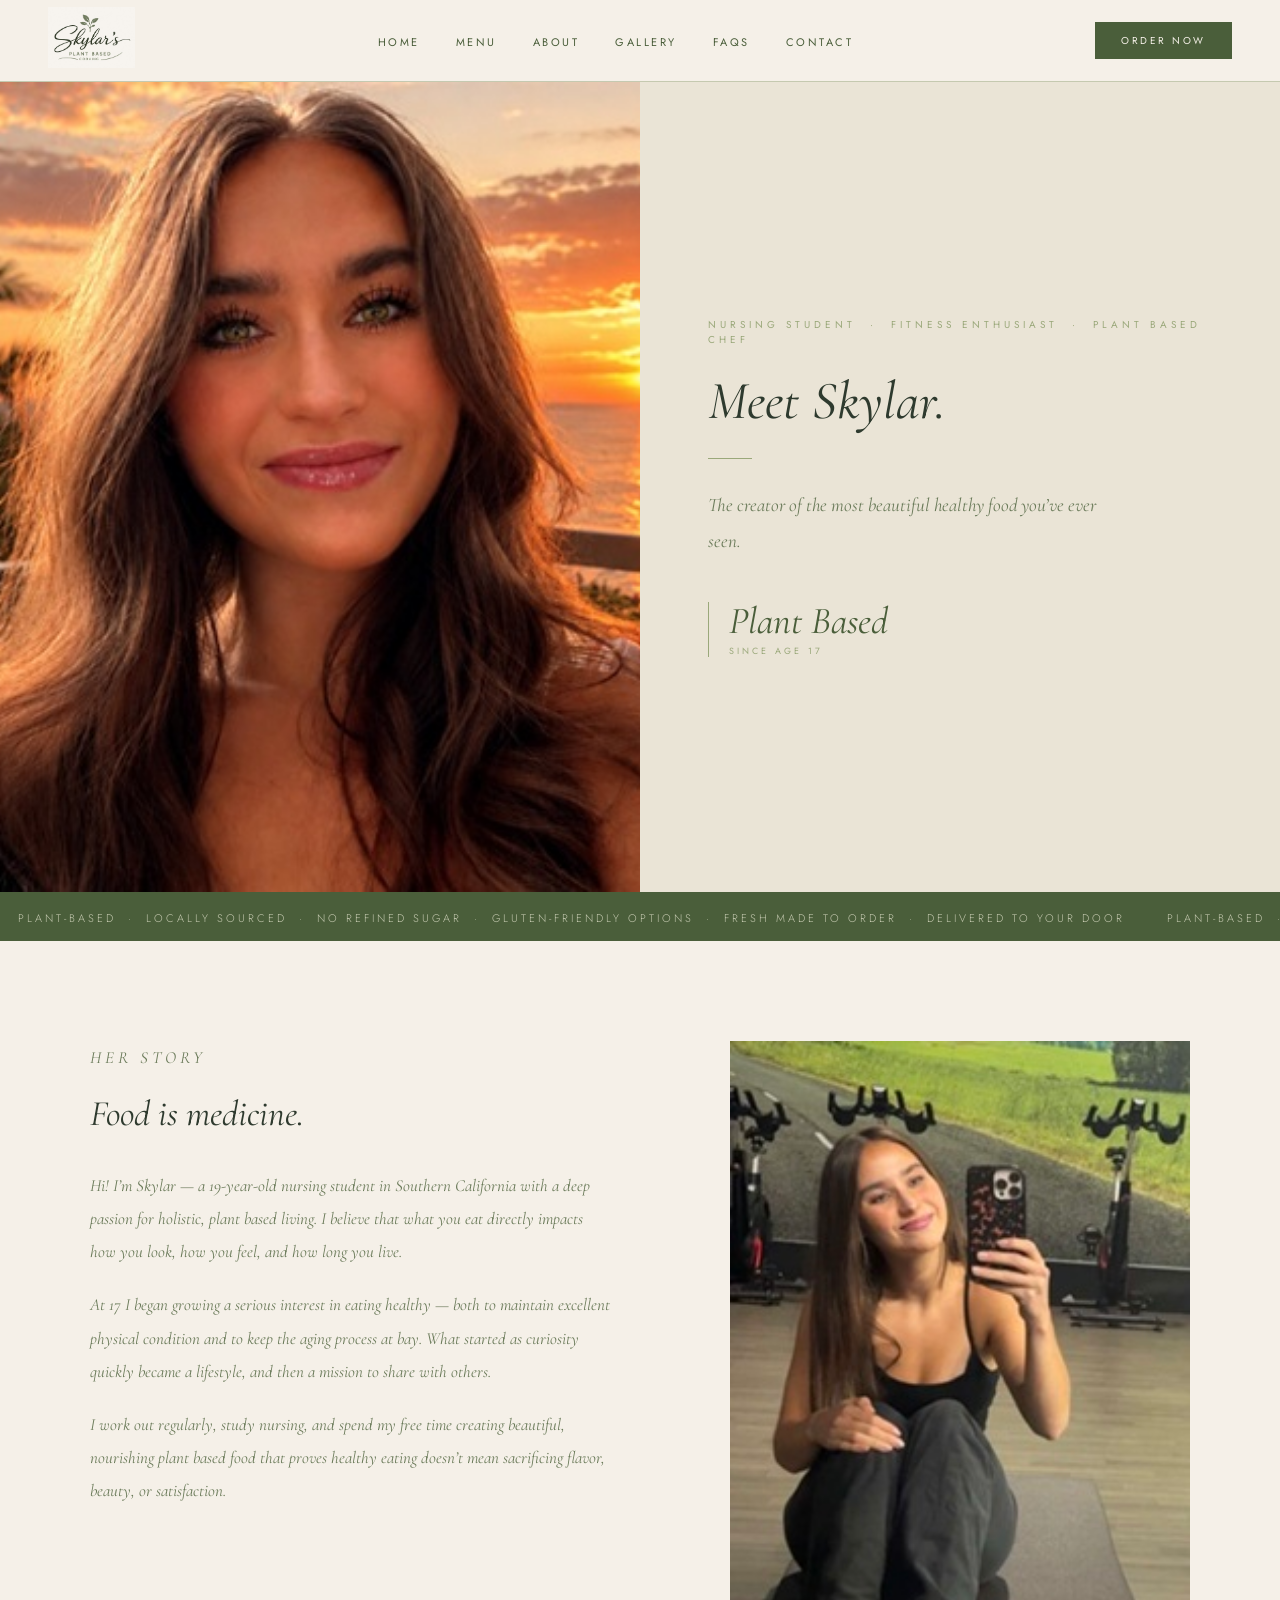
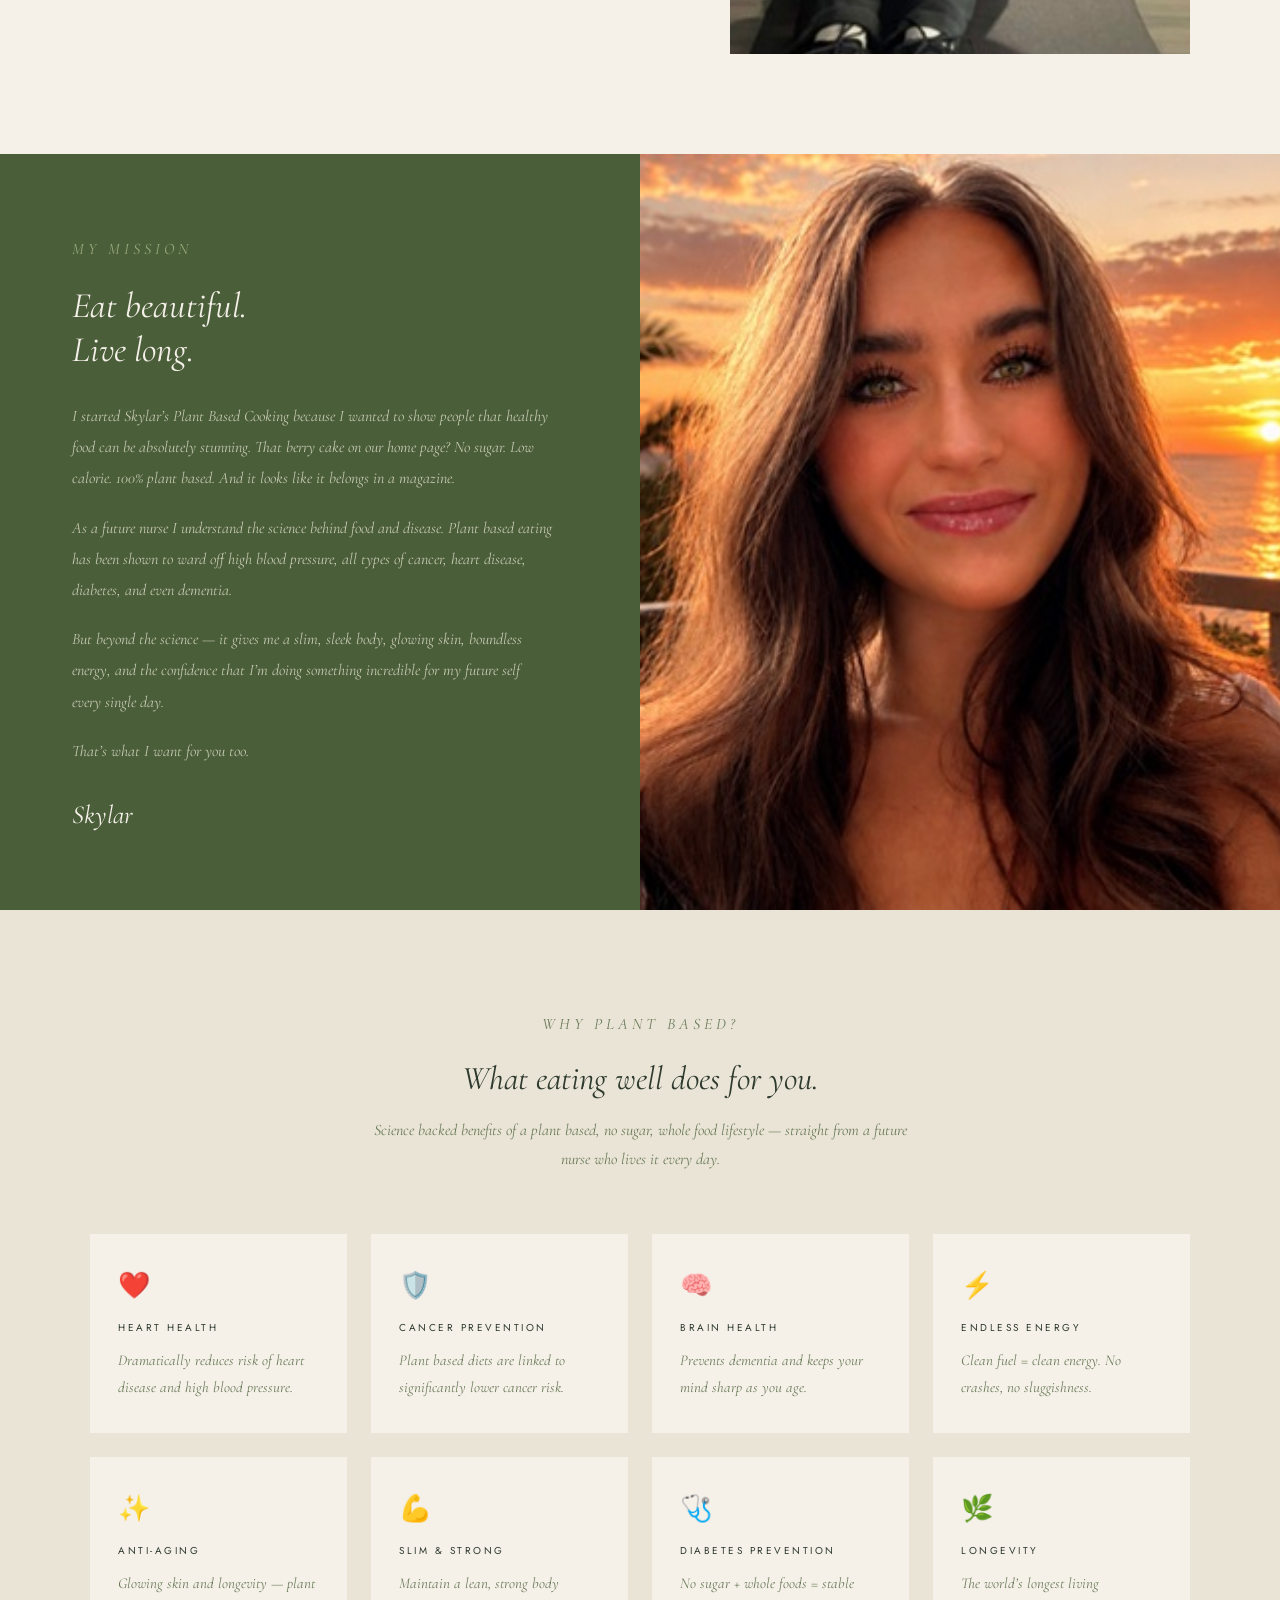
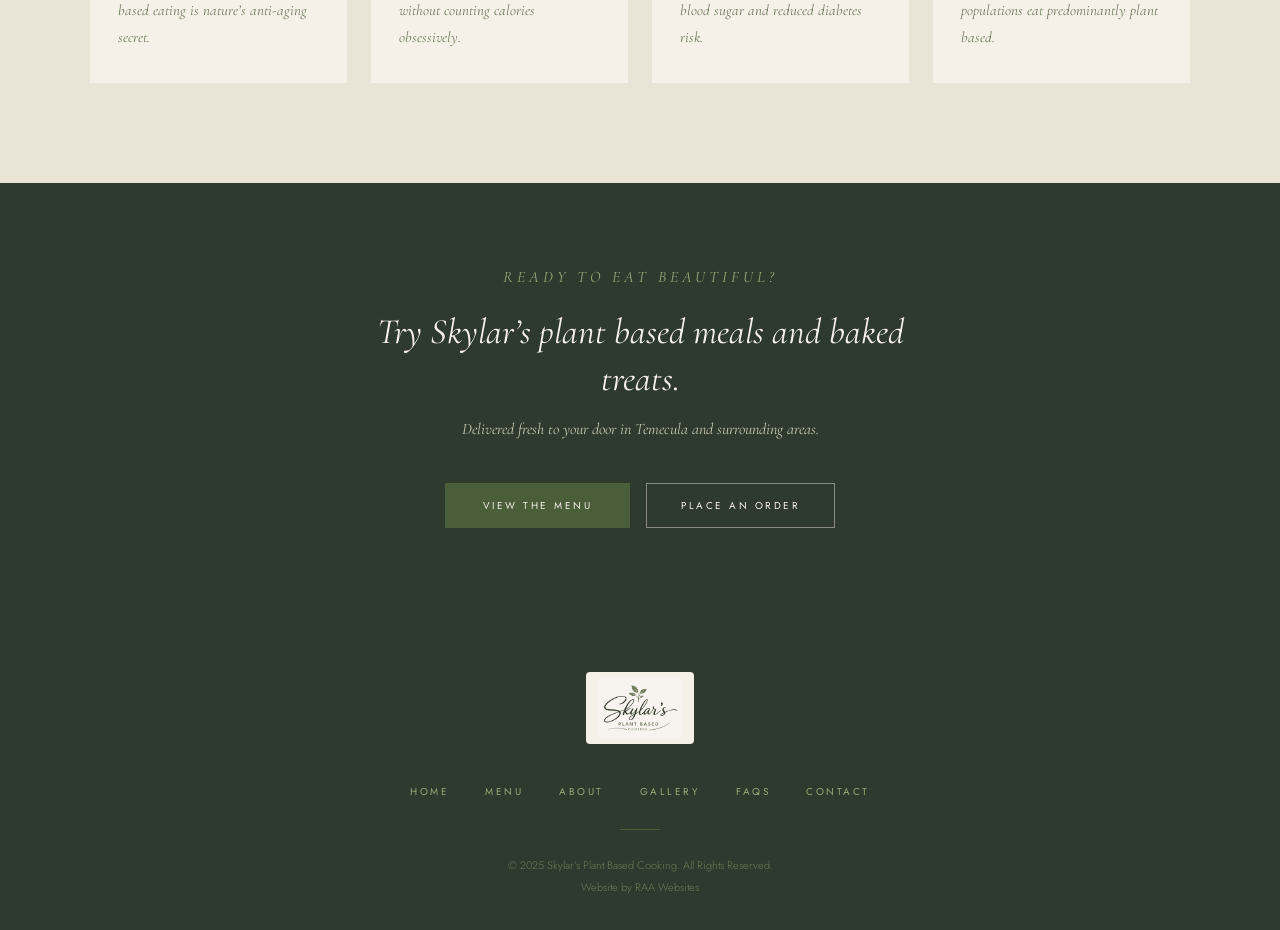
==== commit b45dca14: "Add files via upload" ====
--- a/about.html
+++ b/about.html
@@ -7,204 +7,320 @@
 <link rel="stylesheet" href="styles.css">
 <style>
 
-  /* ── PAGE HERO ── */
-  .contact-hero {
+  /* ── ABOUT HERO ── */
+  .about-hero {
     background: var(--cream-dark);
-    padding: 100px 40px 80px;
-    text-align: center;
-    border-bottom: 1px solid var(--sage-pale);
-  }
-  .contact-hero .section-label { margin-bottom: 20px; }
-  .contact-hero h1 {
-    font-family: 'Cormorant Garamond', serif;
-    font-size: clamp(38px, 4vw, 60px);
+    display: grid;
+    grid-template-columns: 1fr 1fr;
+    min-height: 90vh;
+    align-items: stretch;
+  }
+  .about-hero-img {
+    overflow: hidden;
+  }
+  .about-hero-img img {
+    width: 100%;
+    height: 100%;
+    object-fit: cover;
+    object-position: center top;
+  }
+  .about-hero-text {
+    padding: 80px 72px 80px 68px;
+    display: flex;
+    flex-direction: column;
+    justify-content: center;
+  }
+  .about-hero-text .hero-eyebrow {
+    margin-bottom: 24px;
+  }
+  .about-hero-text h1 {
+    font-family: 'Cormorant Garamond', serif;
+    font-size: clamp(40px, 4.2vw, 62px);
     font-weight: 400;
     font-style: italic;
     color: var(--ink);
     line-height: 1.1;
-    margin-bottom: 22px;
-  }
-  .contact-hero p {
-    font-family: 'Cormorant Garamond', serif;
-    font-size: 18px;
+    margin-bottom: 28px;
+  }
+  .about-hero-text .hero-divider {
+    margin-bottom: 28px;
+  }
+  .about-hero-text .tagline {
+    font-family: 'Cormorant Garamond', serif;
+    font-size: 19px;
     font-style: italic;
     color: var(--sage-light);
     line-height: 1.85;
-    max-width: 520px;
-    margin: 0 auto;
-  }
-
-  /* ── FORM SECTION ── */
-  .contact-section {
-    background: var(--cream);
-    padding: 80px 40px 100px;
-  }
-  .contact-grid {
-    max-width: 1060px;
-    margin: 0 auto;
-    display: grid;
-    grid-template-columns: 320px 1fr;
-    gap: 80px;
-    align-items: start;
-  }
-
-  /* ── SIDEBAR ── */
-  .contact-info { position: sticky; top: 110px; }
-  .contact-info .section-label { margin-bottom: 20px; }
-  .contact-info h2 {
-    font-family: 'Cormorant Garamond', serif;
-    font-size: 28px;
-    font-weight: 400;
-    font-style: italic;
-    color: var(--ink);
-    line-height: 1.3;
-    margin-bottom: 24px;
-  }
-  .info-block { border-top: 1px solid var(--sage-pale); padding: 22px 0; }
-  .info-block:last-child { border-bottom: 1px solid var(--sage-pale); }
-  .info-block h3 {
+    max-width: 400px;
+    margin-bottom: 36px;
+  }
+  .about-badge {
+    display: inline-flex;
+    flex-direction: column;
+    align-items: flex-start;
+    border-left: 1px solid var(--sage-muted);
+    padding-left: 20px;
+    margin-top: 8px;
+  }
+  .about-badge .badge-num {
+    font-family: 'Cormorant Garamond', serif;
+    font-size: 38px;
+    font-style: italic;
+    color: var(--sage);
+    line-height: 1;
+  }
+  .about-badge .badge-label {
     font-family: 'Jost', sans-serif;
     font-size: 9px;
     font-weight: 400;
     letter-spacing: 3px;
     text-transform: uppercase;
     color: var(--sage-muted);
-    margin-bottom: 8px;
-  }
-  .info-block p {
+    margin-top: 4px;
+  }
+
+  /* ── HER STORY ── */
+  .her-story {
+    background: var(--cream);
+    padding: 100px 40px;
+  }
+  .story-inner {
+    max-width: 1100px;
+    margin: 0 auto;
+    display: grid;
+    grid-template-columns: 1fr 460px;
+    gap: 80px;
+    align-items: start;
+  }
+  .story-text .section-label { margin-bottom: 18px; }
+  .story-text h2 {
+    font-family: 'Cormorant Garamond', serif;
+    font-size: clamp(30px, 2.8vw, 42px);
+    font-weight: 400;
+    font-style: italic;
+    color: var(--ink);
+    line-height: 1.25;
+    margin-bottom: 32px;
+  }
+  .story-text p {
+    font-family: 'Cormorant Garamond', serif;
+    font-size: 17px;
+    font-style: italic;
+    color: var(--sage-light);
+    line-height: 1.95;
+    margin-bottom: 20px;
+    max-width: 520px;
+  }
+  .story-text p:last-child { margin-bottom: 0; }
+  .story-photo {
+    position: sticky;
+    top: 120px;
+  }
+  .story-photo img {
+    width: 100%;
+    aspect-ratio: 3 / 4;
+    object-fit: cover;
+    object-position: center top;
+    display: block;
+  }
+
+  /* ── MISSION STRIP (sage bg) ── */
+  .mission-strip {
+    background: var(--sage);
+    display: grid;
+    grid-template-columns: 1fr 1fr;
+    min-height: 520px;
+  }
+  .mission-text {
+    padding: 80px 72px;
+    display: flex;
+    flex-direction: column;
+    justify-content: center;
+  }
+  .mission-text .section-label { color: var(--sage-muted); margin-bottom: 18px; }
+  .mission-text h2 {
+    font-family: 'Cormorant Garamond', serif;
+    font-size: clamp(28px, 2.8vw, 40px);
+    font-weight: 400;
+    font-style: italic;
+    color: var(--cream);
+    line-height: 1.25;
+    margin-bottom: 28px;
+  }
+  .mission-text p {
     font-family: 'Cormorant Garamond', serif;
     font-size: 16px;
     font-style: italic;
+    color: var(--sage-pale);
+    line-height: 1.95;
+    margin-bottom: 18px;
+    max-width: 480px;
+  }
+  .mission-text p:last-of-type { margin-bottom: 0; }
+  .mission-signature {
+    font-family: 'Cormorant Garamond', serif;
+    font-size: 26px;
+    font-style: italic;
+    color: var(--cream);
+    margin-top: 32px;
+  }
+  .mission-img {
+    overflow: hidden;
+  }
+  .mission-img img {
+    width: 100%;
+    height: 100%;
+    object-fit: cover;
+    object-position: center top;
+  }
+
+  /* ── BENEFITS ── */
+  .benefits {
+    background: var(--cream-dark);
+    padding: 100px 40px;
+  }
+  .benefits-header {
+    text-align: center;
+    margin-bottom: 60px;
+  }
+  .benefits-header .section-label { margin-bottom: 18px; }
+  .benefits-header h2 {
+    font-family: 'Cormorant Garamond', serif;
+    font-size: clamp(28px, 2.6vw, 40px);
+    font-weight: 400;
+    font-style: italic;
+    color: var(--ink);
+    max-width: 580px;
+    margin: 0 auto 16px;
+    line-height: 1.3;
+  }
+  .benefits-header p {
+    font-family: 'Cormorant Garamond', serif;
+    font-size: 16px;
+    font-style: italic;
     color: var(--sage-light);
-    line-height: 1.75;
-  }
-  .info-block a { color: var(--sage); font-style: italic; }
-
-  /* ── FORM ── */
-  .order-form { display: grid; gap: 0; }
-  .form-row { display: grid; grid-template-columns: 1fr 1fr; gap: 20px; }
-  .form-row-3 { display: grid; grid-template-columns: 2fr 1fr 1fr; gap: 20px; }
-  .form-group { display: flex; flex-direction: column; margin-bottom: 24px; }
-
-  .form-group label {
-    font-family: 'Jost', sans-serif;
-    font-size: 9px;
-    font-weight: 400;
-    letter-spacing: 3px;
-    text-transform: uppercase;
-    color: var(--sage-muted);
-    margin-bottom: 8px;
-  }
-  .form-group label .required { color: var(--sage); margin-left: 2px; }
-
-  .form-group input,
-  .form-group select,
-  .form-group textarea {
-    font-family: 'Cormorant Garamond', serif;
-    font-size: 16px;
-    font-style: italic;
-    color: var(--ink);
-    background: var(--cream-dark);
-    border: 1px solid var(--sage-pale);
-    padding: 14px 16px;
-    outline: none;
-    transition: border-color 0.2s;
-    -webkit-appearance: none;
-    appearance: none;
-    border-radius: 0;
-    width: 100%;
-    box-sizing: border-box;
-  }
-  .form-group select {
-    background-image: url("data:image/svg+xml,%3Csvg xmlns='http://www.w3.org/2000/svg' width='12' height='8' viewBox='0 0 12 8'%3E%3Cpath d='M1 1l5 5 5-5' stroke='%239AA87A' stroke-width='1.5' fill='none'/%3E%3C/svg%3E");
-    background-repeat: no-repeat;
-    background-position: right 16px center;
-    padding-right: 40px;
-    cursor: pointer;
-  }
-  .form-group input:focus,
-  .form-group select:focus,
-  .form-group textarea:focus { border-color: var(--sage); }
-
-  .form-group textarea {
-    resize: vertical;
-    min-height: 130px;
-    line-height: 1.7;
-  }
-  .form-group input::placeholder,
-  .form-group textarea::placeholder { color: var(--sage-pale); font-style: italic; }
-  .form-group input[type="date"] { font-style: normal; color: var(--sage-light); }
-  .form-group input[type="date"]::-webkit-calendar-picker-indicator { opacity: 0.4; cursor: pointer; }
-
-
-  .field-hint {
-    font-family: 'Jost', sans-serif;
-    font-size: 9px;
-    letter-spacing: 1.5px;
-    color: var(--sage-muted);
-    margin-top: 6px;
-  }
-
-  /* address divider label */
-  .form-section-label {
-    font-family: 'Jost', sans-serif;
-    font-size: 9px;
-    font-weight: 400;
-    letter-spacing: 3px;
-    text-transform: uppercase;
-    color: var(--sage-pale);
+    max-width: 540px;
+    margin: 0 auto;
+    line-height: 1.8;
+  }
+  .benefits-grid {
+    max-width: 1100px;
+    margin: 0 auto;
+    display: grid;
+    grid-template-columns: repeat(4, 1fr);
+    gap: 24px;
+  }
+  .benefit-card {
+    background: var(--cream);
+    padding: 32px 28px;
+  }
+  .benefit-icon {
+    font-size: 26px;
     margin-bottom: 16px;
-    padding-bottom: 10px;
-    border-bottom: 1px solid var(--sage-pale);
-  }
-
-  /* submit */
-  .form-submit { margin-top: 12px; }
-  .btn-submit {
-    background: var(--sage);
-    color: var(--cream);
+    display: block;
+  }
+  .benefit-card h3 {
     font-family: 'Jost', sans-serif;
     font-size: 10px;
     font-weight: 400;
     letter-spacing: 2.5px;
     text-transform: uppercase;
-    padding: 15px 48px;
-    border: none;
-    cursor: pointer;
-    transition: background 0.2s;
-    width: 100%;
-    min-height: 48px; /* iOS touch target minimum */
-    -webkit-appearance: none;
-  }
-  .btn-submit:hover { background: var(--ink); }
-  .btn-submit:disabled { background: var(--sage-pale); cursor: not-allowed; }
-
-  /* messages */
-  .form-message {
-    display: none;
-    padding: 20px 24px;
-    margin-top: 20px;
-    font-family: 'Cormorant Garamond', serif;
-    font-size: 17px;
-    font-style: italic;
-    line-height: 1.7;
-  }
-  .form-message.success { background: #eef2e8; border-left: 3px solid var(--sage); color: var(--sage); }
-  .form-message.error   { background: #fdf0f0; border-left: 3px solid #c0392b; color: #c0392b; }
-  .form-message.visible { display: block; }
+    color: var(--ink);
+    margin-bottom: 12px;
+  }
+  .benefit-card p {
+    font-family: 'Cormorant Garamond', serif;
+    font-size: 15px;
+    font-style: italic;
+    color: var(--sage-light);
+    line-height: 1.8;
+  }
+
+  /* ── ABOUT CTA ── */
+  .about-cta {
+    background: var(--ink);
+    padding: 80px 40px;
+    text-align: center;
+  }
+  .about-cta .section-label {
+    color: var(--sage-muted);
+    margin-bottom: 18px;
+  }
+  .about-cta h2 {
+    font-family: 'Cormorant Garamond', serif;
+    font-size: clamp(26px, 2.8vw, 40px);
+    font-weight: 400;
+    font-style: italic;
+    color: var(--cream);
+    line-height: 1.3;
+    margin-bottom: 12px;
+    max-width: 560px;
+    margin-left: auto;
+    margin-right: auto;
+  }
+  .about-cta p {
+    font-family: 'Cormorant Garamond', serif;
+    font-size: 16px;
+    font-style: italic;
+    color: var(--sage-pale);
+    line-height: 1.8;
+    max-width: 480px;
+    margin: 0 auto 40px;
+  }
+  .cta-btns {
+    display: flex;
+    gap: 16px;
+    justify-content: center;
+    flex-wrap: wrap;
+  }
 
   /* ── RESPONSIVE ── */
   @media (max-width: 900px) {
-    .contact-grid { grid-template-columns: 1fr; gap: 48px; }
-    .contact-info { position: static; }
-    .form-row   { grid-template-columns: 1fr; gap: 0; }
-    .form-row-3 { grid-template-columns: 1fr; gap: 0; }
-    nav { padding: 10px 16px 8px; flex-wrap: wrap; height: auto; gap: 8px; }
+    .about-hero {
+      grid-template-columns: 1fr;
+      min-height: auto;
+    }
+    .about-hero-img { height: 80vw; }
+    .about-hero-text { padding: 60px 24px; }
+    .story-inner {
+      grid-template-columns: 1fr;
+      gap: 44px;
+      padding: 0;
+    }
+    .story-photo { position: static; }
+    .mission-strip { grid-template-columns: 1fr; }
+    .mission-img { height: 60vw; }
+    .mission-text { padding: 60px 24px; }
+    .benefits-grid { grid-template-columns: repeat(2, 1fr); }
+    nav {
+      padding: 10px 16px 8px;
+      flex-wrap: wrap;
+      height: auto;
+      gap: 8px;
+    }
     .nav-logo { order: 1; }
     .nav-logo img { height: 48px; }
-    .nav-order { font-size: 9px; padding: 9px 16px; order: 3; width: fit-content; margin: 2px auto 0; }
-    .nav-links { display: flex; flex-wrap: wrap; justify-content: center; gap: 4px 14px; width: 100%; padding: 6px 0 2px; border-top: 1px solid var(--sage-pale); order: 2; }
+    .nav-order {
+      font-size: 9px;
+      padding: 9px 16px;
+      order: 3;
+      width: fit-content;
+      margin: 2px auto 0;
+    }
+    .nav-links {
+      display: flex;
+      flex-wrap: wrap;
+      justify-content: center;
+      gap: 4px 14px;
+      width: 100%;
+      padding: 6px 0 2px;
+      border-top: 1px solid var(--sage-pale);
+      order: 2;
+    }
     .nav-links a { font-size: 9px; letter-spacing: 1.5px; }
+  }
+  @media (max-width: 600px) {
+    .benefits-grid { grid-template-columns: 1fr; }
   }
 </style>
 </head>
@@ -221,16 +337,26 @@
     <li><a href="about.html">About</a></li>
     <li><a href="#">Gallery</a></li>
     <li><a href="#">FAQs</a></li>
-    <li><a href="order.html">Order</a></li>
+    <li><a href="contact.html">Contact</a></li>
   </ul>
-  <button class="nav-order" onclick="window.location.href='order.html'">Order Now</button>
+  <button class="nav-order" onclick="window.location.href='contact.html'">Order Now</button>
 </nav>
 
 <!-- HERO -->
-<section class="contact-hero">
-  <p class="section-label">Place an Order</p>
-  <h1>Let&rsquo;s get cooking.</h1>
-  <p>Fill out the form below and Skylar will be in touch to confirm your order and delivery details. All food is made fresh to order.</p>
+<section class="about-hero">
+  <div class="about-hero-img">
+    <img src="[data-uri]" alt="Skylar at sunset">
+  </div>
+  <div class="about-hero-text">
+    <p class="hero-eyebrow">Nursing Student &nbsp;&middot;&nbsp; Fitness Enthusiast &nbsp;&middot;&nbsp; Plant Based Chef</p>
+    <h1>Meet Skylar.</h1>
+    <div class="hero-divider"></div>
+    <p class="tagline">The creator of the most beautiful healthy food you&rsquo;ve ever seen.</p>
+    <div class="about-badge">
+      <span class="badge-num">Plant Based</span>
+      <span class="badge-label">Since Age 17</span>
+    </div>
+  </div>
 </section>
 
 <!-- MARQUEE -->
@@ -240,167 +366,97 @@
   </div>
 </div>
 
-<!-- FORM + SIDEBAR -->
-<section class="contact-section">
-  <div class="contact-grid">
-
-    <!-- SIDEBAR -->
-    <aside class="contact-info">
-      <p class="section-label">Good to Know</p>
-      <h2>A few things before you order</h2>
-      <div class="info-block">
-        <h3>Lead Time</h3>
-        <p>All orders require a minimum of <strong>3 weeks</strong> advance notice so Skylar can source the freshest ingredients and prepare your order with care.</p>
-      </div>
-      <div class="info-block">
-        <h3>Delivery Area</h3>
-        <p>Currently delivering throughout Temecula and surrounding areas in the Inland Empire. Reach out if you&rsquo;re unsure whether we deliver to you.</p>
-      </div>
-      <div class="info-block">
-        <h3>Payment</h3>
-        <p>Payment details will be confirmed by Skylar after your order is received. She accepts Venmo, Zelle, and cash.</p>
-      </div>
-      <div class="info-block">
-        <h3>Questions?</h3>
-        <p>Prefer to reach out directly?<br>
-        <a href="mailto:raansley@gmail.com">raansley@gmail.com</a></p>
-      </div>
-    </aside>
-
-    <!-- ORDER FORM — Web3Forms sends directly to raansley@gmail.com -->
-    <form
-      class="order-form"
-      id="order-form"
-      novalidate
-    >
-      <!-- ═══════════════════════════════════════════════════════
-           TO ACTIVATE EMAIL: 
-           1. Go to https://web3forms.com
-           2. Enter raansley@gmail.com and click "Create Access Key"
-           3. Check your Yahoo inbox for the key
-           4. Paste the key below replacing 4b24cde9-9ae0-4a5e-a4e4-4e4c070b20f8
-           ═══════════════════════════════════════════════════════ -->
-      <input type="hidden" name="access_key" value="4b24cde9-9ae0-4a5e-a4e4-4e4c070b20f8">
-      <input type="hidden" name="subject" value="New Order – Skylar's Plant Based Cooking">
-      <input type="hidden" name="from_name" value="Skylar's Plant Based Cooking Website">
-      <input type="hidden" name="botcheck" style="display:none">
-      <!-- Name -->
-      <div class="form-row">
-        <div class="form-group">
-          <label for="first_name">First Name <span class="required">*</span></label>
-          <input type="text" id="first_name" name="first_name" placeholder="Jane" required>
-        </div>
-        <div class="form-group">
-          <label for="last_name">Last Name <span class="required">*</span></label>
-          <input type="text" id="last_name" name="last_name" placeholder="Smith" required>
-        </div>
-      </div>
-
-      <!-- Contact -->
-      <div class="form-row">
-        <div class="form-group">
-          <label for="email">Email Address <span class="required">*</span></label>
-          <input type="email" id="email" name="email" placeholder="jane@example.com" required>
-        </div>
-        <div class="form-group">
-          <label for="phone">Phone Number</label>
-          <input type="tel" id="phone" name="phone" placeholder="(555) 000-0000">
-        </div>
-      </div>
-
-      <!-- Delivery Address -->
-      <p class="form-section-label">Delivery Address</p>
-
-      <div class="form-group">
-        <label for="street">Street Address <span class="required">*</span></label>
-        <input type="text" id="street" name="street" placeholder="123 Main Street" required>
-      </div>
-
-      <div class="form-row-3">
-        <div class="form-group">
-          <label for="city">City <span class="required">*</span></label>
-          <input type="text" id="city" name="city" placeholder="Temecula" required>
-        </div>
-        <div class="form-group">
-          <label for="state">State <span class="required">*</span></label>
-          <select id="state" name="state" required>
-            <option value="" disabled selected>State</option>
-            <option value="AL">AL</option><option value="AK">AK</option><option value="AZ">AZ</option>
-            <option value="AR">AR</option><option value="CA" selected>CA</option><option value="CO">CO</option>
-            <option value="CT">CT</option><option value="DE">DE</option><option value="FL">FL</option>
-            <option value="GA">GA</option><option value="HI">HI</option><option value="ID">ID</option>
-            <option value="IL">IL</option><option value="IN">IN</option><option value="IA">IA</option>
-            <option value="KS">KS</option><option value="KY">KY</option><option value="LA">LA</option>
-            <option value="ME">ME</option><option value="MD">MD</option><option value="MA">MA</option>
-            <option value="MI">MI</option><option value="MN">MN</option><option value="MS">MS</option>
-            <option value="MO">MO</option><option value="MT">MT</option><option value="NE">NE</option>
-            <option value="NV">NV</option><option value="NH">NH</option><option value="NJ">NJ</option>
-            <option value="NM">NM</option><option value="NY">NY</option><option value="NC">NC</option>
-            <option value="ND">ND</option><option value="OH">OH</option><option value="OK">OK</option>
-            <option value="OR">OR</option><option value="PA">PA</option><option value="RI">RI</option>
-            <option value="SC">SC</option><option value="SD">SD</option><option value="TN">TN</option>
-            <option value="TX">TX</option><option value="UT">UT</option><option value="VT">VT</option>
-            <option value="VA">VA</option><option value="WA">WA</option><option value="WV">WV</option>
-            <option value="WI">WI</option><option value="WY">WY</option>
-          </select>
-        </div>
-        <div class="form-group">
-          <label for="zip">Zip Code <span class="required">*</span></label>
-          <input type="text" id="zip" name="zip" placeholder="92590" maxlength="10" required>
-        </div>
-      </div>
-
-      <!-- Delivery Date -->
-      <div class="form-group">
-        <label for="delivery_date">Requested Delivery Date <span class="required">*</span></label>
-        <input type="date" id="delivery_date" name="delivery_date" required>
-        <span class="field-hint" id="date-hint">Minimum 3 weeks in advance</span>
-      </div>
-
-      <!-- Menu Item -->
-      <div class="form-group">
-        <label for="menu_item">Menu Item <span class="required">*</span></label>
-        <select id="menu_item" name="menu_item" required>
-          <option value="" disabled selected>Select an item</option>
-          <optgroup label="Signature Bakes">
-            <option value="Vanilla Buttercream Berry Cake" data-price="50">Vanilla Buttercream Berry Cake &mdash; $50</option>
-          </optgroup>
-        </select>
-      </div>
-
-      <!-- Quantity -->
-      <div class="form-group">
-        <label for="quantity">Quantity <span class="required">*</span></label>
-        <select id="quantity" name="quantity" required>
-          <option value="" disabled selected>Select quantity</option>
-          <option value="1">1</option>
-          <option value="2">2</option>
-          <option value="3">3</option>
-          <option value="4">4</option>
-          <option value="5">5</option>
-        </select>
-      </div>
-
-      <!-- Other info -->
-      <div class="form-group">
-        <label for="other_info">Other Information Skylar Should Know</label>
-        <textarea id="other_info" name="other_info" placeholder="Any allergies, dietary restrictions, special requests, or questions for Skylar&hellip;"></textarea>
-      </div>
-
-      <!-- Submit -->
-      <div class="form-submit">
-        <button type="submit" class="btn-submit" id="submit-btn" style="touch-action:manipulation;-webkit-tap-highlight-color:transparent;">Submit Order</button>
-      </div>
-
-      <!-- Messages -->
-      <div class="form-message success" id="msg-success">
-        &#10003;&nbsp; Thank you! Your order has been sent to Skylar. She&rsquo;ll be in touch within 24&ndash;48 hours to confirm your delivery details and payment.
-      </div>
-      <div class="form-message error" id="msg-error">
-        Something went wrong. Please try again or email Skylar directly at <a href="mailto:raansley@gmail.com" style="color:inherit;">raansley@gmail.com</a>.
-      </div>
-
-    </form>
+<!-- HER STORY -->
+<section class="her-story">
+  <div class="story-inner">
+    <div class="story-text">
+      <p class="section-label">Her Story</p>
+      <h2>Food is medicine.</h2>
+      <p>Hi! I&rsquo;m Skylar &mdash; a 19-year-old nursing student in Southern California with a deep passion for holistic, plant based living. I believe that what you eat directly impacts how you look, how you feel, and how long you live.</p>
+      <p>At 17 I began growing a serious interest in eating healthy &mdash; both to maintain excellent physical condition and to keep the aging process at bay. What started as curiosity quickly became a lifestyle, and then a mission to share with others.</p>
+      <p>I work out regularly, study nursing, and spend my free time creating beautiful, nourishing plant based food that proves healthy eating doesn&rsquo;t mean sacrificing flavor, beauty, or satisfaction.</p>
+    </div>
+    <div class="story-photo">
+      <img src="[data-uri]" alt="Skylar at the gym">
+    </div>
+  </div>
+</section>
+
+<!-- MISSION STRIP -->
+<section class="mission-strip">
+  <div class="mission-text">
+    <p class="section-label">My Mission</p>
+    <h2>Eat beautiful.<br>Live long.</h2>
+    <p>I started Skylar&rsquo;s Plant Based Cooking because I wanted to show people that healthy food can be absolutely stunning. That berry cake on our home page? No sugar. Low calorie. 100% plant based. And it looks like it belongs in a magazine.</p>
+    <p>As a future nurse I understand the science behind food and disease. Plant based eating has been shown to ward off high blood pressure, all types of cancer, heart disease, diabetes, and even dementia.</p>
+    <p>But beyond the science &mdash; it gives me a slim, sleek body, glowing skin, boundless energy, and the confidence that I&rsquo;m doing something incredible for my future self every single day.</p>
+    <p>That&rsquo;s what I want for you too.</p>
+    <div class="mission-signature">Skylar</div>
+  </div>
+  <div class="mission-img">
+    <img src="[data-uri]" alt="Skylar">
+  </div>
+</section>
+
+<!-- BENEFITS -->
+<section class="benefits">
+  <div class="benefits-header">
+    <p class="section-label">Why Plant Based?</p>
+    <h2>What eating well does for you.</h2>
+    <p>Science backed benefits of a plant based, no sugar, whole food lifestyle &mdash; straight from a future nurse who lives it every day.</p>
+  </div>
+  <div class="benefits-grid">
+    <div class="benefit-card">
+      <span class="benefit-icon">❤️</span>
+      <h3>Heart Health</h3>
+      <p>Dramatically reduces risk of heart disease and high blood pressure.</p>
+    </div>
+    <div class="benefit-card">
+      <span class="benefit-icon">🛡️</span>
+      <h3>Cancer Prevention</h3>
+      <p>Plant based diets are linked to significantly lower cancer risk.</p>
+    </div>
+    <div class="benefit-card">
+      <span class="benefit-icon">🧠</span>
+      <h3>Brain Health</h3>
+      <p>Prevents dementia and keeps your mind sharp as you age.</p>
+    </div>
+    <div class="benefit-card">
+      <span class="benefit-icon">⚡</span>
+      <h3>Endless Energy</h3>
+      <p>Clean fuel = clean energy. No crashes, no sluggishness.</p>
+    </div>
+    <div class="benefit-card">
+      <span class="benefit-icon">✨</span>
+      <h3>Anti-Aging</h3>
+      <p>Glowing skin and longevity &mdash; plant based eating is nature&rsquo;s anti-aging secret.</p>
+    </div>
+    <div class="benefit-card">
+      <span class="benefit-icon">💪</span>
+      <h3>Slim &amp; Strong</h3>
+      <p>Maintain a lean, strong body without counting calories obsessively.</p>
+    </div>
+    <div class="benefit-card">
+      <span class="benefit-icon">🩺</span>
+      <h3>Diabetes Prevention</h3>
+      <p>No sugar + whole foods = stable blood sugar and reduced diabetes risk.</p>
+    </div>
+    <div class="benefit-card">
+      <span class="benefit-icon">🌿</span>
+      <h3>Longevity</h3>
+      <p>The world&rsquo;s longest living populations eat predominantly plant based.</p>
+    </div>
+  </div>
+</section>
+
+<!-- CTA -->
+<section class="about-cta">
+  <p class="section-label">Ready to Eat Beautiful?</p>
+  <h2>Try Skylar&rsquo;s plant based meals and baked treats.</h2>
+  <p>Delivered fresh to your door in Temecula and surrounding areas.</p>
+  <div class="cta-btns">
+    <a href="index.html#menu" class="btn-primary">View the Menu</a>
+    <a href="contact.html" class="btn-light">Place an Order</a>
   </div>
 </section>
 
@@ -413,161 +469,11 @@
     <li><a href="about.html">About</a></li>
     <li><a href="#">Gallery</a></li>
     <li><a href="#">FAQs</a></l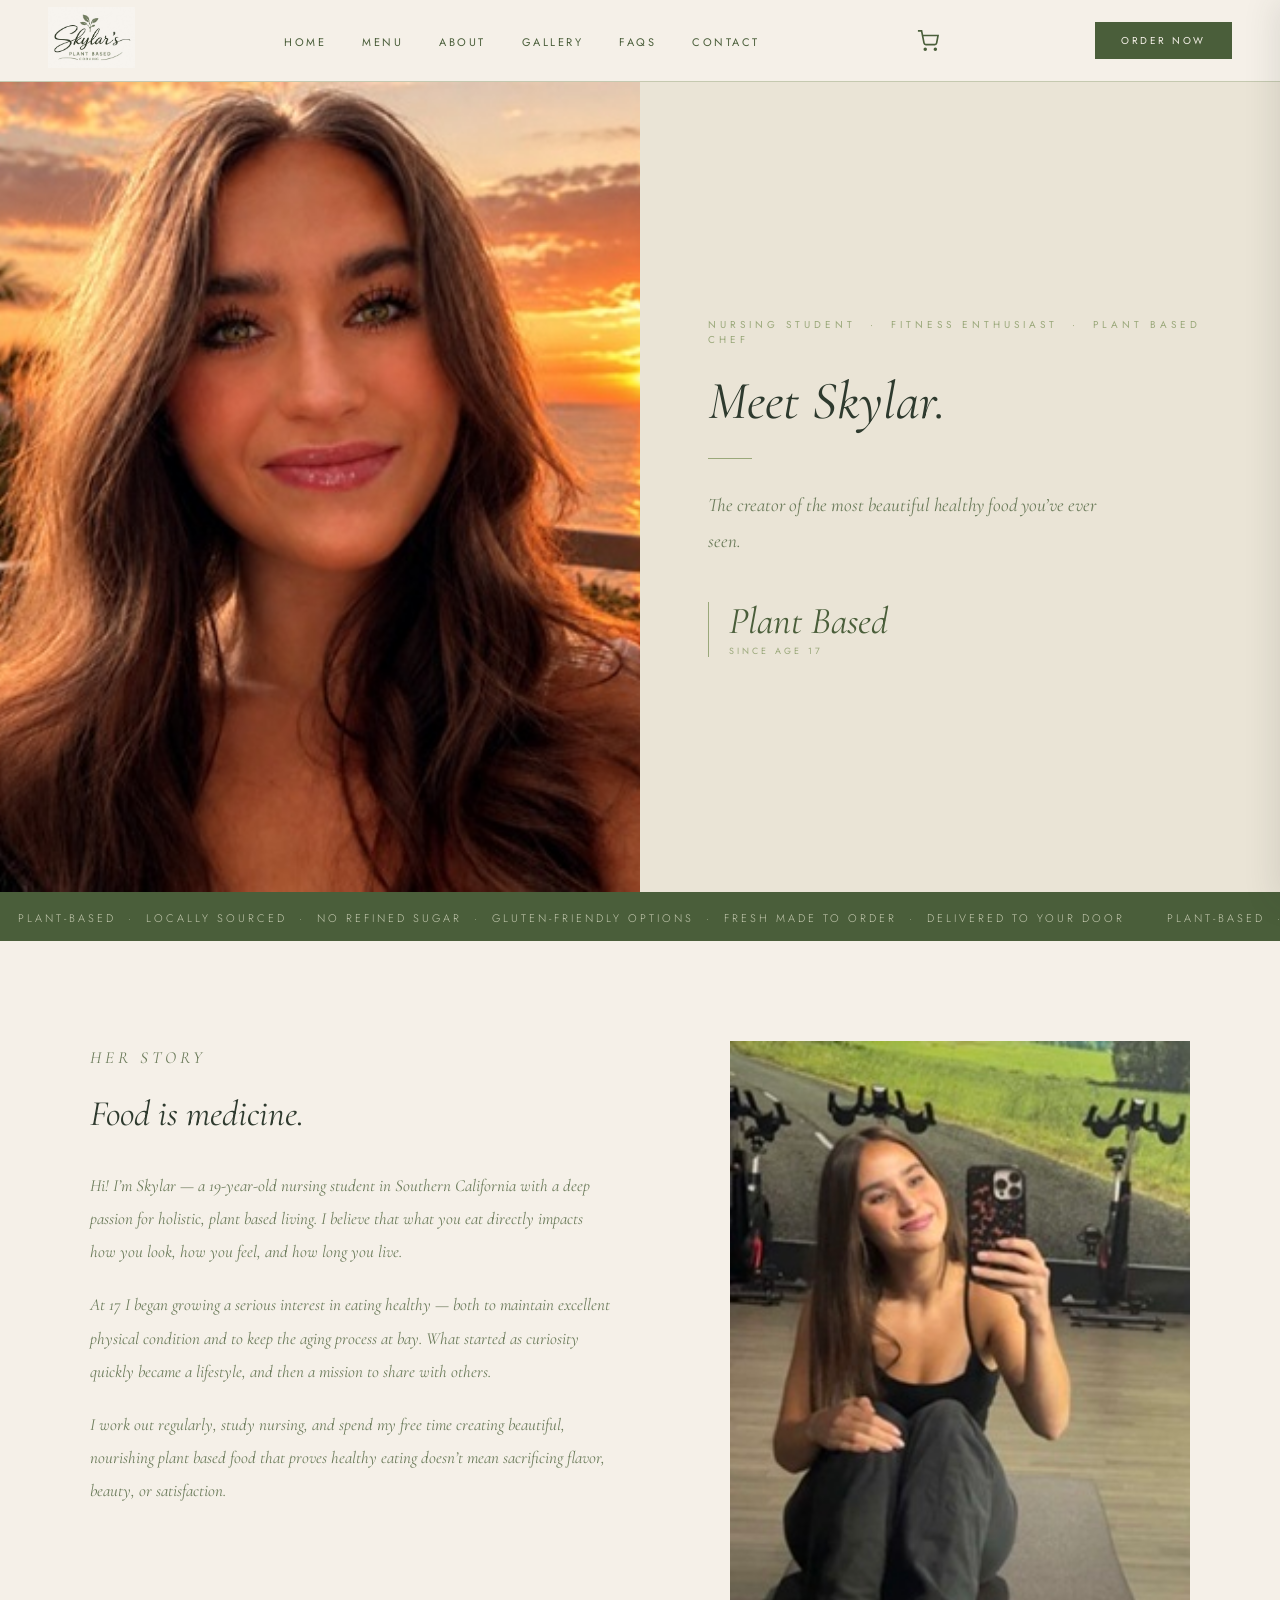
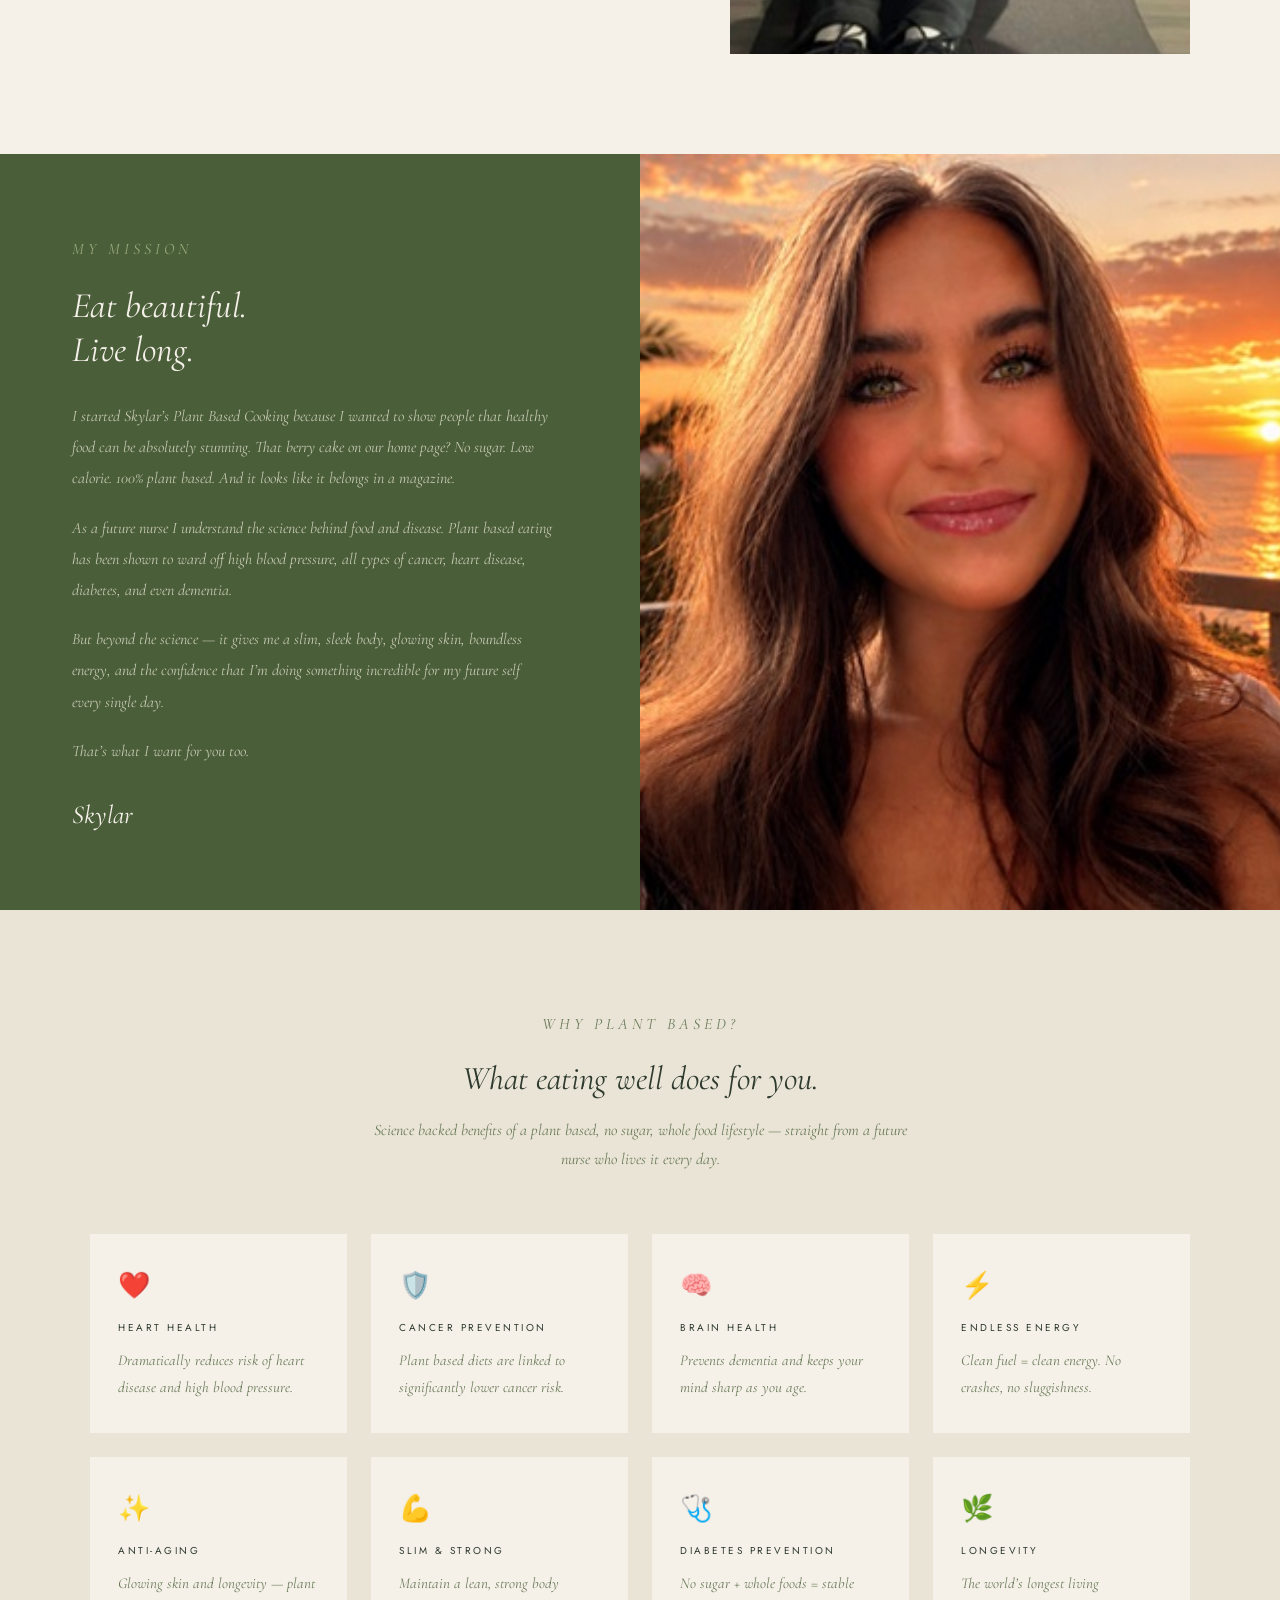
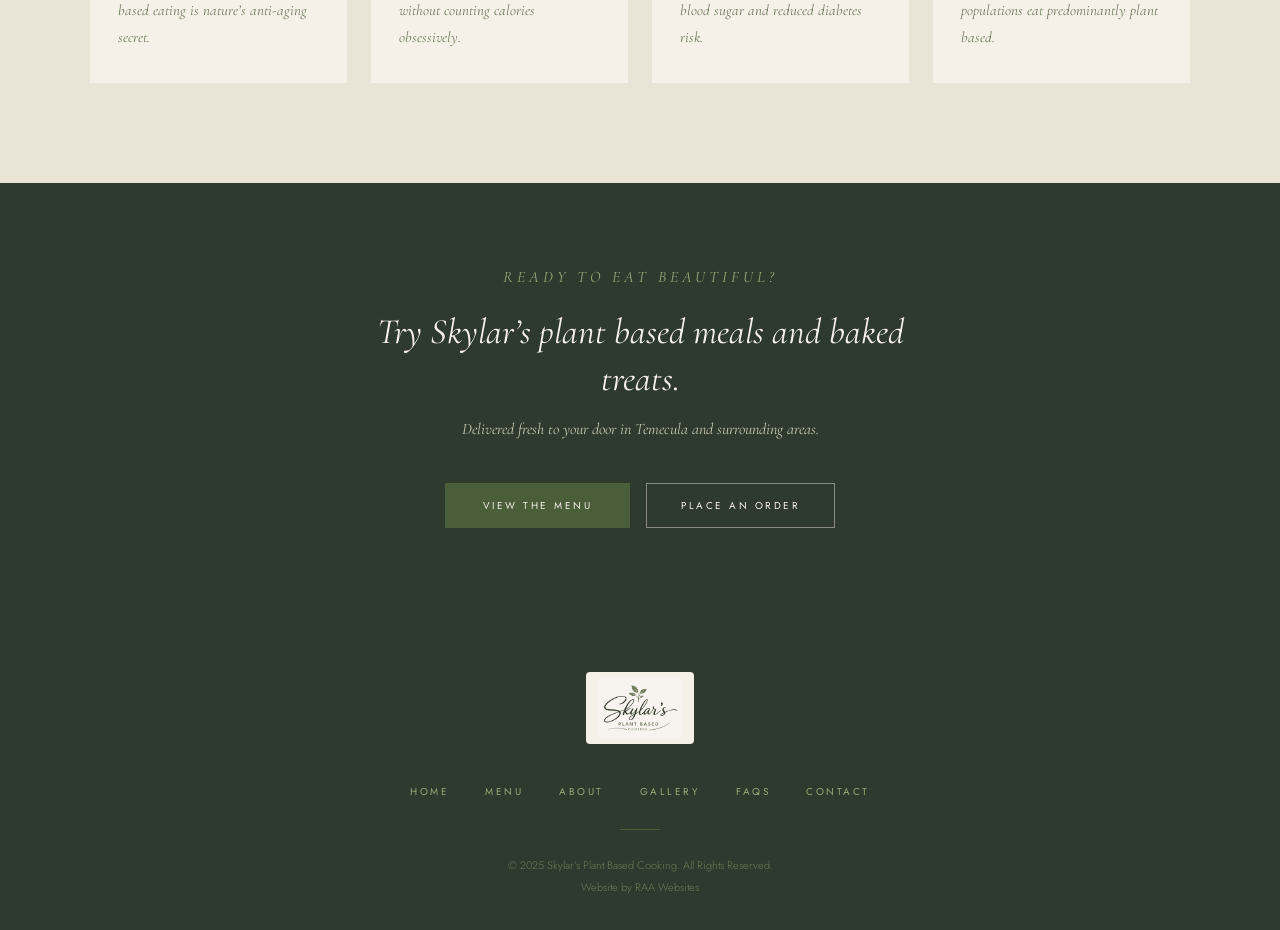
==== commit 7c9c42b2: "Add files via upload" ====
--- a/about.html
+++ b/about.html
@@ -323,6 +323,8 @@
     .benefits-grid { grid-template-columns: 1fr; }
   }
 </style>
+  <link rel="stylesheet" href="cart.css">
+  <script src="https://js.stripe.com/v3/"></script>
 </head>
 <body>
 
@@ -335,8 +337,8 @@
     <li><a href="index.html">Home</a></li>
     <li><a href="index.html#menu">Menu</a></li>
     <li><a href="about.html">About</a></li>
-    <li><a href="#">Gallery</a></li>
-    <li><a href="#">FAQs</a></li>
+    <li><a href="gallery.html">Gallery</a></li>
+    <li><a href="faqs.html">FAQs</a></li>
     <li><a href="contact.html">Contact</a></li>
   </ul>
   <button class="nav-order" onclick="window.location.href='contact.html'">Order Now</button>
@@ -467,13 +469,14 @@
     <li><a href="index.html">Home</a></li>
     <li><a href="index.html#menu">Menu</a></li>
     <li><a href="about.html">About</a></li>
-    <li><a href="#">Gallery</a></li>
-    <li><a href="#">FAQs</a></li>
+    <li><a href="gallery.html">Gallery</a></li>
+    <li><a href="faqs.html">FAQs</a></li>
     <li><a href="contact.html">Contact</a></li>
   </ul>
   <div class="footer-line"></div>
   <p class="footer-copy">&copy; 2025 Skylar&rsquo;s Plant Based Cooking. All Rights Reserved.<br>Website by RAA Websites</p>
 </footer>
 
+  <script src="cart.js"></script>
 </body>
 </html>
--- a/cart.css
+++ b/cart.css
@@ -0,0 +1,516 @@
+/* ═══════════════════════════════════════════
+   SKYLAR'S — CART STYLES
+   cart icon · drawer · overlay · checkout
+═══════════════════════════════════════════ */
+
+/* ── CART ICON IN NAV ── */
+.nav-cart-btn {
+  position: relative;
+  background: none;
+  border: none;
+  cursor: pointer;
+  padding: 6px 8px;
+  display: flex;
+  align-items: center;
+  justify-content: center;
+  color: var(--sage);
+  transition: color 0.2s;
+  flex-shrink: 0;
+}
+.nav-cart-btn:hover { color: var(--ink); }
+.nav-cart-btn svg { width: 22px; height: 22px; display: block; }
+.cart-count {
+  position: absolute;
+  top: 0px;
+  right: 0px;
+  background: var(--sage);
+  color: var(--cream);
+  font-family: 'Jost', sans-serif;
+  font-size: 9px;
+  font-weight: 400;
+  letter-spacing: 0;
+  width: 16px;
+  height: 16px;
+  border-radius: 50%;
+  display: flex;
+  align-items: center;
+  justify-content: center;
+  line-height: 1;
+  transition: transform 0.2s;
+  pointer-events: none;
+}
+.cart-count.hidden { display: none; }
+.cart-count.bump { transform: scale(1.35); }
+
+/* ── OVERLAY ── */
+.cart-overlay {
+  position: fixed;
+  inset: 0;
+  background: rgba(46,58,46,0.38);
+  z-index: 998;
+  opacity: 0;
+  pointer-events: none;
+  transition: opacity 0.3s ease;
+}
+.cart-overlay.open {
+  opacity: 1;
+  pointer-events: all;
+}
+
+/* ── DRAWER ── */
+.cart-drawer {
+  position: fixed;
+  top: 0;
+  right: 0;
+  width: 420px;
+  max-width: 100vw;
+  height: 100vh;
+  background: var(--cream);
+  z-index: 999;
+  display: flex;
+  flex-direction: column;
+  transform: translateX(100%);
+  transition: transform 0.35s cubic-bezier(0.4,0,0.2,1);
+  box-shadow: -4px 0 32px rgba(46,58,46,0.12);
+}
+.cart-drawer.open { transform: translateX(0); }
+
+/* Drawer header */
+.cart-drawer-header {
+  display: flex;
+  align-items: center;
+  justify-content: space-between;
+  padding: 24px 28px 20px;
+  border-bottom: 1px solid var(--sage-pale);
+  flex-shrink: 0;
+}
+.cart-drawer-title {
+  font-family: 'Cormorant Garamond', serif;
+  font-size: 22px;
+  font-weight: 400;
+  font-style: italic;
+  color: var(--ink);
+}
+.cart-close-btn {
+  background: none;
+  border: none;
+  cursor: pointer;
+  color: var(--sage-muted);
+  padding: 4px;
+  display: flex;
+  align-items: center;
+  transition: color 0.2s;
+}
+.cart-close-btn:hover { color: var(--ink); }
+.cart-close-btn svg { width: 20px; height: 20px; }
+
+/* Drawer body — scrollable items */
+.cart-drawer-body {
+  flex: 1;
+  overflow-y: auto;
+  padding: 0 28px;
+}
+
+/* Empty state */
+.cart-empty {
+  display: flex;
+  flex-direction: column;
+  align-items: center;
+  justify-content: center;
+  height: 100%;
+  padding: 40px 0;
+  text-align: center;
+}
+.cart-empty svg { width: 48px; height: 48px; color: var(--sage-pale); margin-bottom: 20px; }
+.cart-empty p {
+  font-family: 'Cormorant Garamond', serif;
+  font-size: 18px;
+  font-style: italic;
+  color: var(--sage-light);
+  line-height: 1.7;
+}
+.cart-empty a {
+  display: inline-block;
+  margin-top: 20px;
+  font-family: 'Jost', sans-serif;
+  font-size: 10px;
+  letter-spacing: 2px;
+  text-transform: uppercase;
+  color: var(--sage);
+  text-decoration: none;
+  border-bottom: 1px solid var(--sage-pale);
+  padding-bottom: 2px;
+}
+
+/* Cart item rows */
+.cart-item {
+  display: grid;
+  grid-template-columns: 1fr auto;
+  gap: 8px 16px;
+  align-items: center;
+  padding: 18px 0;
+  border-bottom: 1px solid var(--sage-pale);
+}
+.cart-item-name {
+  font-family: 'Cormorant Garamond', serif;
+  font-size: 17px;
+  font-style: italic;
+  color: var(--ink);
+  line-height: 1.3;
+}
+.cart-item-price {
+  font-family: 'Cormorant Garamond', serif;
+  font-size: 16px;
+  color: var(--sage);
+  text-align: right;
+  white-space: nowrap;
+}
+.cart-item-controls {
+  display: flex;
+  align-items: center;
+  gap: 8px;
+}
+.cart-qty-btn {
+  width: 26px;
+  height: 26px;
+  border: 1px solid var(--sage-pale);
+  background: none;
+  color: var(--sage);
+  font-size: 16px;
+  line-height: 1;
+  cursor: pointer;
+  display: flex;
+  align-items: center;
+  justify-content: center;
+  transition: all 0.15s;
+  flex-shrink: 0;
+}
+.cart-qty-btn:hover { background: var(--sage); color: var(--cream); border-color: var(--sage); }
+.cart-item-qty {
+  font-family: 'Jost', sans-serif;
+  font-size: 13px;
+  color: var(--ink);
+  min-width: 20px;
+  text-align: center;
+}
+.cart-item-remove {
+  background: none;
+  border: none;
+  cursor: pointer;
+  color: var(--sage-pale);
+  font-size: 18px;
+  line-height: 1;
+  padding: 0 2px;
+  transition: color 0.15s;
+  display: flex;
+  align-items: center;
+}
+.cart-item-remove:hover { color: #c0392b; }
+
+/* Drawer footer */
+.cart-drawer-footer {
+  flex-shrink: 0;
+  padding: 20px 28px 28px;
+  border-top: 1px solid var(--sage-pale);
+  background: var(--cream);
+}
+.cart-subtotal-row {
+  display: flex;
+  justify-content: space-between;
+  align-items: baseline;
+  margin-bottom: 6px;
+}
+.cart-subtotal-label {
+  font-family: 'Jost', sans-serif;
+  font-size: 9px;
+  letter-spacing: 3px;
+  text-transform: uppercase;
+  color: var(--sage-muted);
+}
+.cart-subtotal-amount {
+  font-family: 'Cormorant Garamond', serif;
+  font-size: 24px;
+  font-style: italic;
+  color: var(--ink);
+}
+.cart-note {
+  font-family: 'Jost', sans-serif;
+  font-size: 9px;
+  letter-spacing: 1px;
+  color: var(--sage-muted);
+  margin-bottom: 18px;
+  line-height: 1.6;
+}
+.cart-checkout-btn {
+  width: 100%;
+  background: var(--sage);
+  color: var(--cream);
+  font-family: 'Jost', sans-serif;
+  font-size: 11px;
+  font-weight: 400;
+  letter-spacing: 2.5px;
+  text-transform: uppercase;
+  padding: 16px;
+  border: none;
+  cursor: pointer;
+  transition: background 0.2s;
+  display: flex;
+  align-items: center;
+  justify-content: center;
+  gap: 10px;
+  min-height: 52px;
+}
+.cart-checkout-btn:hover { background: var(--ink); }
+.cart-checkout-btn:disabled { background: var(--sage-pale); cursor: not-allowed; }
+.cart-checkout-btn svg { width: 16px; height: 16px; }
+
+.cart-continue-btn {
+  width: 100%;
+  background: transparent;
+  color: var(--sage);
+  font-family: 'Jost', sans-serif;
+  font-size: 10px;
+  letter-spacing: 2px;
+  text-transform: uppercase;
+  padding: 12px;
+  border: 1px solid var(--sage-pale);
+  cursor: pointer;
+  margin-top: 10px;
+  transition: all 0.2s;
+}
+.cart-continue-btn:hover { border-color: var(--sage); }
+
+/* ── ADD TO CART BUTTON (gallery / menu) ── */
+.add-to-cart-btn {
+  background: transparent;
+  border: 1px solid var(--sage);
+  color: var(--sage);
+  font-family: 'Jost', sans-serif;
+  font-size: 9px;
+  font-weight: 400;
+  letter-spacing: 2px;
+  text-transform: uppercase;
+  padding: 10px 20px;
+  cursor: pointer;
+  transition: all 0.2s;
+  white-space: nowrap;
+}
+.add-to-cart-btn:hover,
+.add-to-cart-btn.added {
+  background: var(--sage);
+  color: var(--cream);
+}
+
+/* ── STRIPE PAYMENT MODAL ── */
+.stripe-modal-overlay {
+  position: fixed;
+  inset: 0;
+  background: rgba(46,58,46,0.5);
+  z-index: 1000;
+  display: flex;
+  align-items: center;
+  justify-content: center;
+  padding: 20px;
+  opacity: 0;
+  pointer-events: none;
+  transition: opacity 0.3s ease;
+}
+.stripe-modal-overlay.open {
+  opacity: 1;
+  pointer-events: all;
+}
+.stripe-modal {
+  background: var(--cream);
+  width: 100%;
+  max-width: 480px;
+  max-height: 90vh;
+  overflow-y: auto;
+  padding: 36px 36px 32px;
+  position: relative;
+  transform: translateY(20px);
+  transition: transform 0.3s ease;
+}
+.stripe-modal-overlay.open .stripe-modal { transform: translateY(0); }
+
+.stripe-modal-close {
+  position: absolute;
+  top: 16px;
+  right: 16px;
+  background: none;
+  border: none;
+  cursor: pointer;
+  color: var(--sage-muted);
+  font-size: 22px;
+  line-height: 1;
+  padding: 4px 8px;
+}
+.stripe-modal-close:hover { color: var(--ink); }
+
+.stripe-modal-title {
+  font-family: 'Cormorant Garamond', serif;
+  font-size: 26px;
+  font-weight: 400;
+  font-style: italic;
+  color: var(--ink);
+  margin-bottom: 6px;
+}
+.stripe-modal-brand {
+  font-family: 'Jost', sans-serif;
+  font-size: 9px;
+  letter-spacing: 3px;
+  text-transform: uppercase;
+  color: var(--sage-muted);
+  margin-bottom: 24px;
+}
+.stripe-order-summary {
+  background: var(--cream-dark);
+  padding: 16px 18px;
+  margin-bottom: 24px;
+}
+.stripe-order-row {
+  display: flex;
+  justify-content: space-between;
+  font-family: 'Cormorant Garamond', serif;
+  font-size: 15px;
+  font-style: italic;
+  color: var(--sage-light);
+  padding: 4px 0;
+}
+.stripe-order-total {
+  display: flex;
+  justify-content: space-between;
+  border-top: 1px solid var(--sage-pale);
+  margin-top: 10px;
+  padding-top: 10px;
+  font-family: 'Cormorant Garamond', serif;
+  font-size: 18px;
+  font-style: italic;
+  color: var(--ink);
+}
+
+/* Contact fields in modal */
+.stripe-field-group { margin-bottom: 16px; }
+.stripe-field-group label {
+  display: block;
+  font-family: 'Jost', sans-serif;
+  font-size: 9px;
+  letter-spacing: 2.5px;
+  text-transform: uppercase;
+  color: var(--sage-muted);
+  margin-bottom: 6px;
+}
+.stripe-field-group input {
+  width: 100%;
+  font-family: 'Cormorant Garamond', serif;
+  font-size: 16px;
+  font-style: italic;
+  color: var(--ink);
+  background: var(--cream-dark);
+  border: 1px solid var(--sage-pale);
+  padding: 12px 14px;
+  outline: none;
+  border-radius: 0;
+  box-sizing: border-box;
+  transition: border-color 0.2s;
+  -webkit-appearance: none;
+}
+.stripe-field-group input:focus { border-color: var(--sage); }
+.stripe-field-row { display: grid; grid-template-columns: 1fr 1fr; gap: 12px; }
+
+/* Stripe card element container */
+.stripe-card-section { margin-bottom: 20px; }
+.stripe-card-section label {
+  display: block;
+  font-family: 'Jost', sans-serif;
+  font-size: 9px;
+  letter-spacing: 2.5px;
+  text-transform: uppercase;
+  color: var(--sage-muted);
+  margin-bottom: 6px;
+}
+#card-element {
+  background: var(--cream-dark);
+  border: 1px solid var(--sage-pale);
+  padding: 14px;
+  transition: border-color 0.2s;
+}
+#card-element.StripeElement--focus { border-color: var(--sage); }
+#card-errors {
+  color: #c0392b;
+  font-family: 'Jost', sans-serif;
+  font-size: 11px;
+  margin-top: 6px;
+  min-height: 16px;
+}
+
+.stripe-pay-btn {
+  width: 100%;
+  background: var(--sage);
+  color: var(--cream);
+  font-family: 'Jost', sans-serif;
+  font-size: 11px;
+  font-weight: 400;
+  letter-spacing: 2.5px;
+  text-transform: uppercase;
+  padding: 16px;
+  border: none;
+  cursor: pointer;
+  transition: background 0.2s;
+  min-height: 52px;
+  -webkit-appearance: none;
+}
+.stripe-pay-btn:hover { background: var(--ink); }
+.stripe-pay-btn:disabled { background: var(--sage-pale); cursor: not-allowed; }
+
+.stripe-secure-note {
+  display: flex;
+  align-items: center;
+  justify-content: center;
+  gap: 6px;
+  margin-top: 14px;
+  font-family: 'Jost', sans-serif;
+  font-size: 9px;
+  letter-spacing: 1.5px;
+  text-transform: uppercase;
+  color: var(--sage-muted);
+}
+.stripe-secure-note svg { width: 12px; height: 12px; }
+
+/* ── SUCCESS STATE ── */
+.stripe-success {
+  text-align: center;
+  padding: 20px 0;
+}
+.stripe-success-icon {
+  width: 56px;
+  height: 56px;
+  background: var(--sage);
+  border-radius: 50%;
+  display: flex;
+  align-items: center;
+  justify-content: center;
+  margin: 0 auto 20px;
+  color: var(--cream);
+}
+.stripe-success-icon svg { width: 28px; height: 28px; }
+.stripe-success h3 {
+  font-family: 'Cormorant Garamond', serif;
+  font-size: 26px;
+  font-style: italic;
+  color: var(--ink);
+  margin-bottom: 12px;
+}
+.stripe-success p {
+  font-family: 'Cormorant Garamond', serif;
+  font-size: 16px;
+  font-style: italic;
+  color: var(--sage-light);
+  line-height: 1.7;
+}
+
+/* ── MOBILE ── */
+@media (max-width: 900px) {
+  .cart-drawer { width: 100vw; }
+  .stripe-modal { padding: 28px 20px 24px; }
+  .stripe-field-row { grid-template-columns: 1fr; gap: 0; }
+}
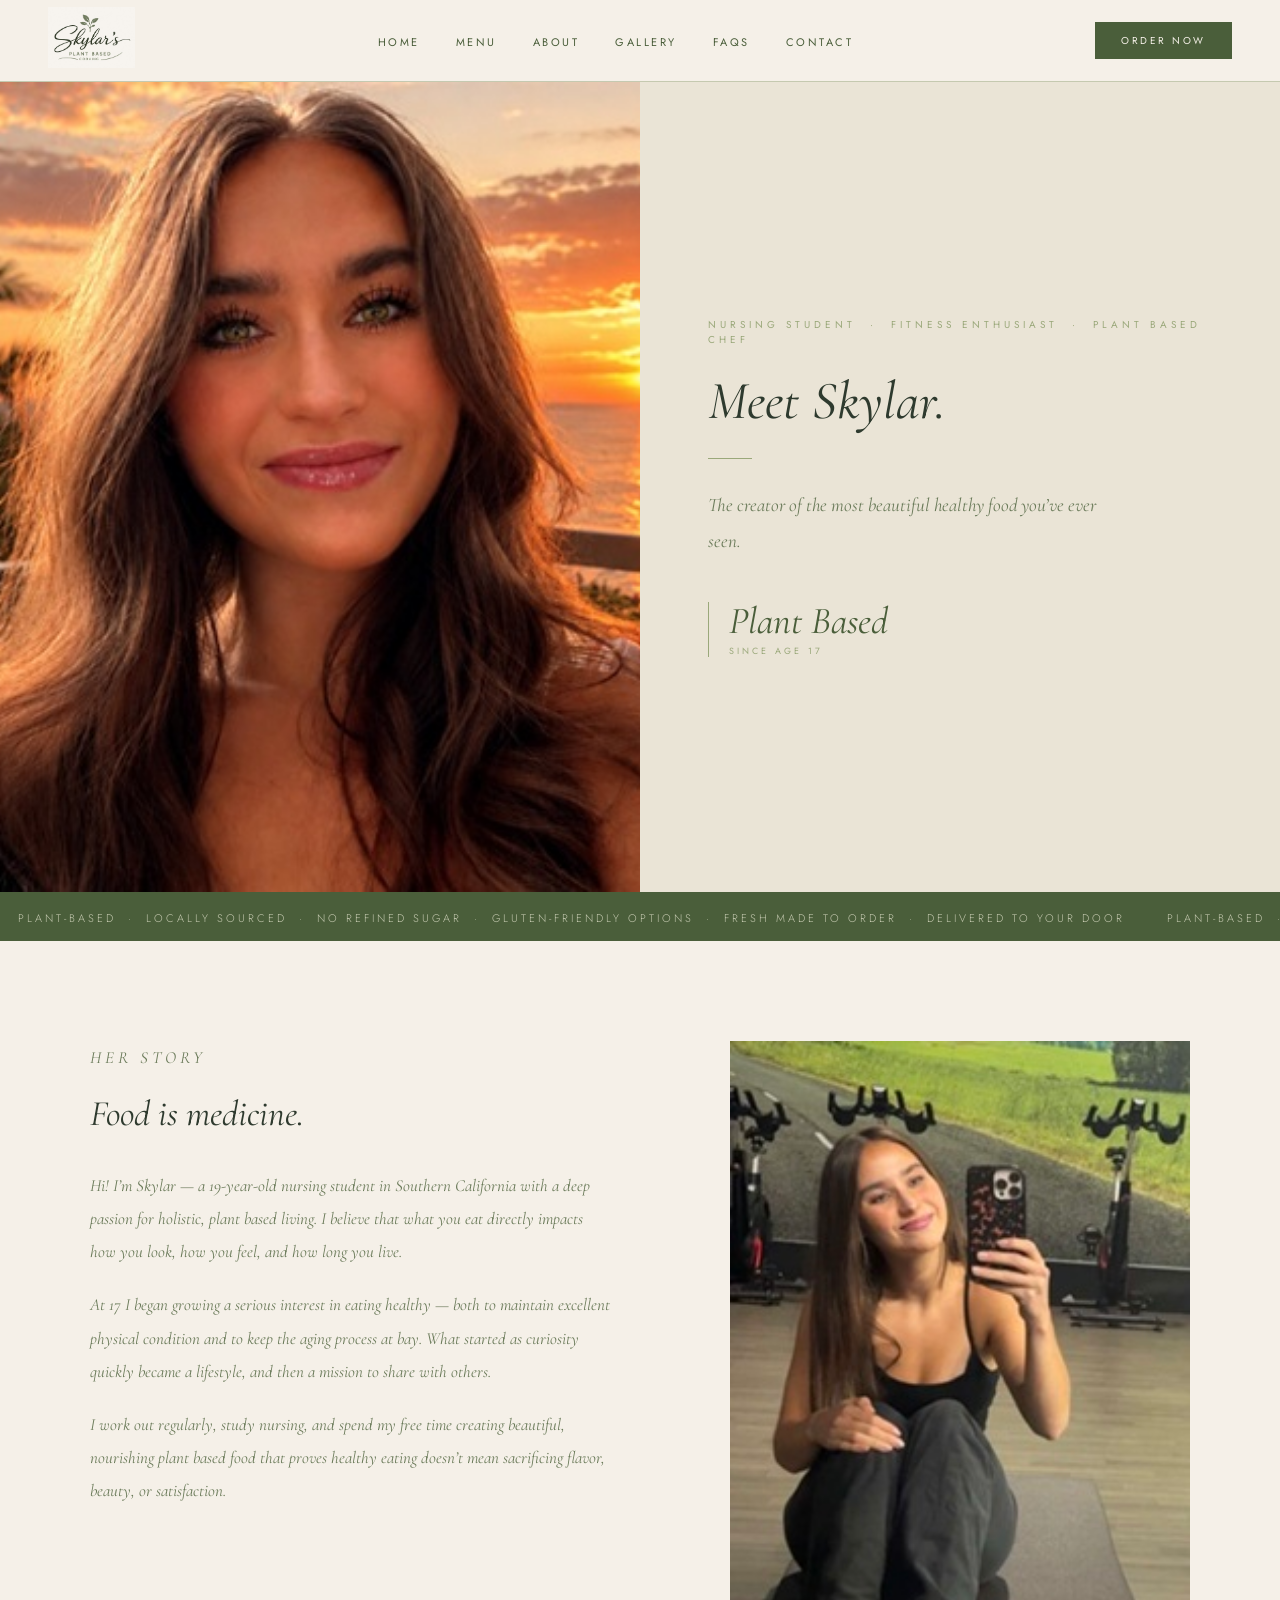
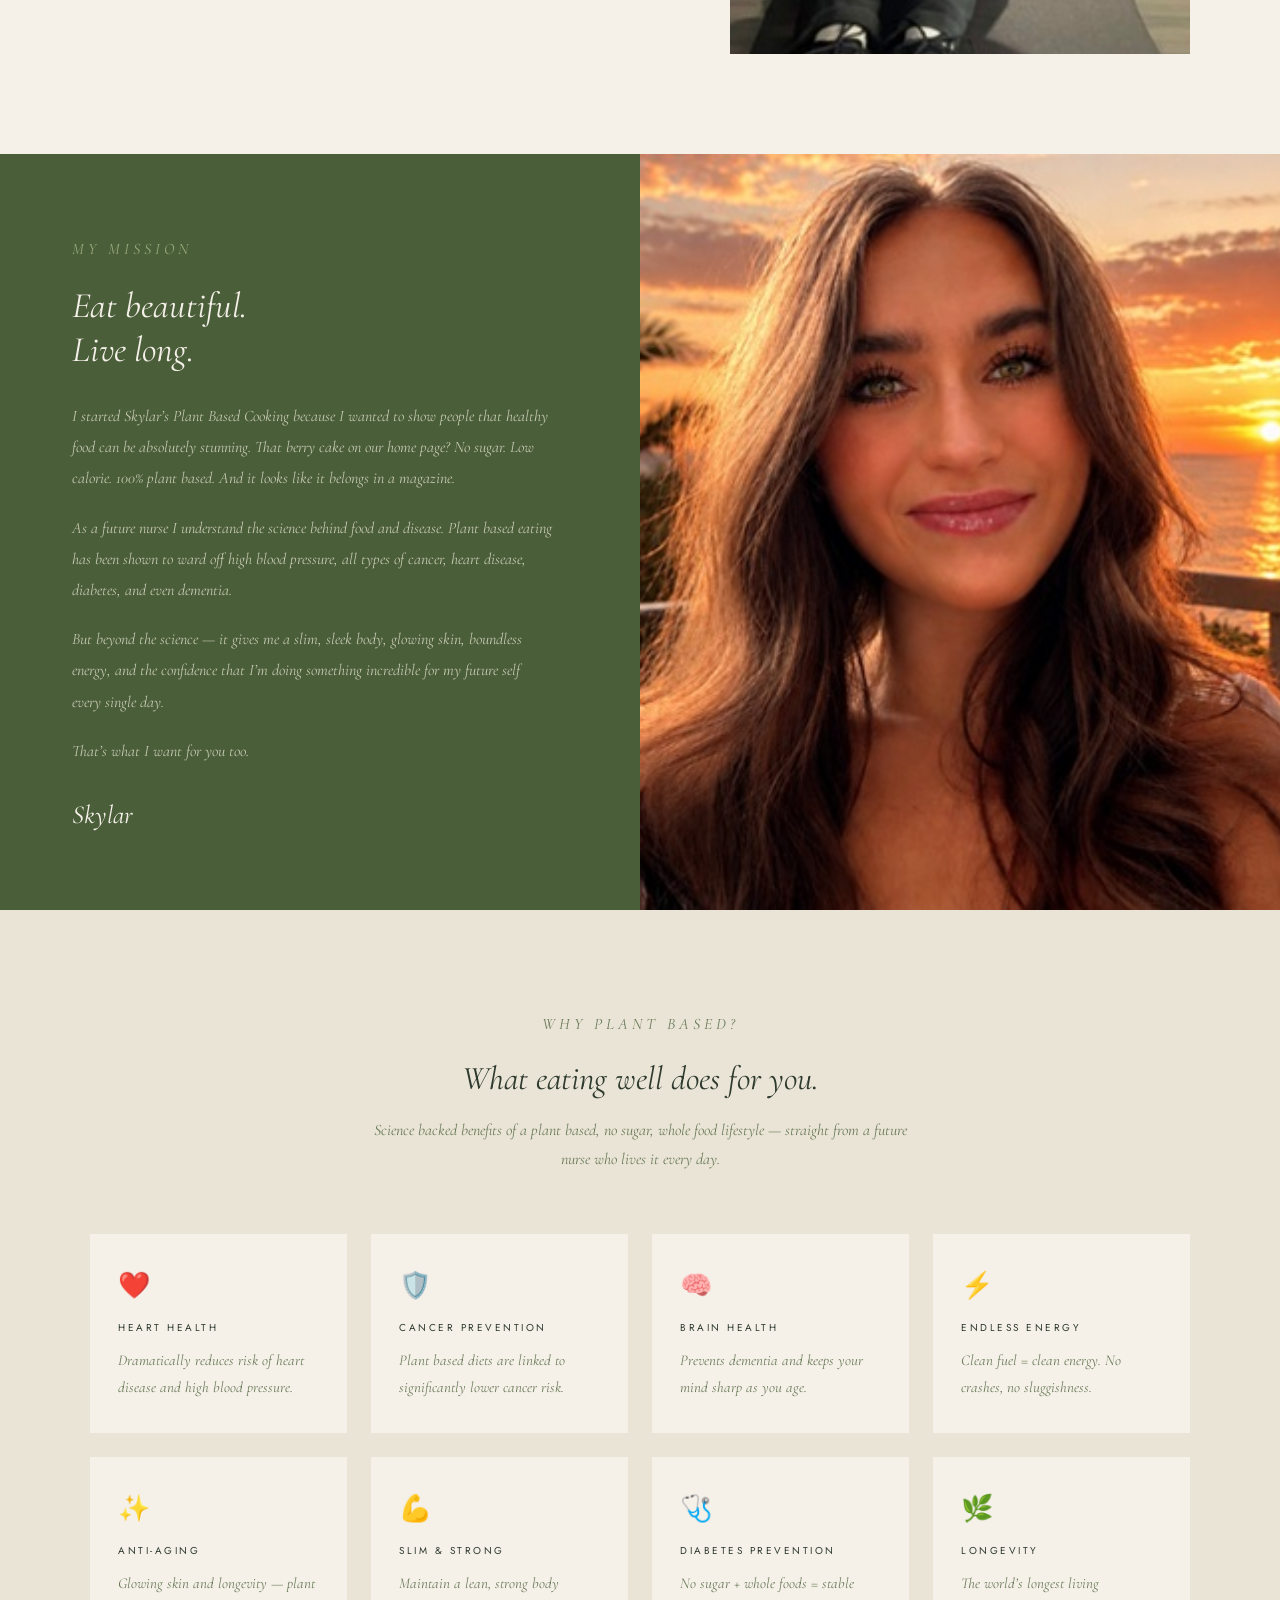
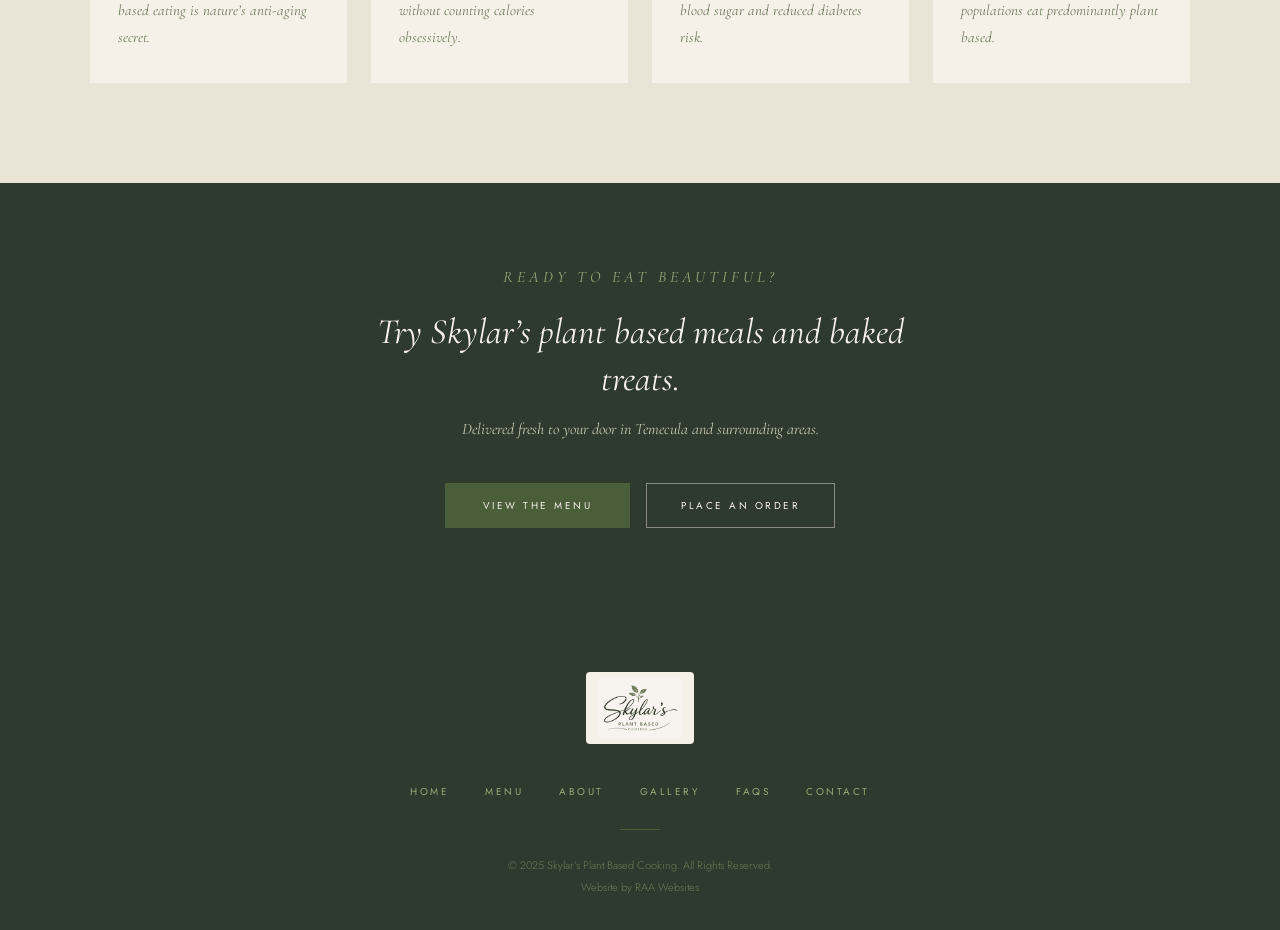
==== commit dacc7fd2: "Add files via upload" ====
--- a/about.html
+++ b/about.html
@@ -477,6 +477,9 @@
   <p class="footer-copy">&copy; 2025 Skylar&rsquo;s Plant Based Cooking. All Rights Reserved.<br>Website by RAA Websites</p>
 </footer>
 
-  <script src="cart.js"></script>
+  <script>
+window.LOGO_SRC = '[data-uri]';
+</script>
+<script src="cart.js"></script>
 </body>
 </html>
--- a/cart.css
+++ b/cart.css
@@ -514,3 +514,28 @@
   .stripe-modal { padding: 28px 20px 24px; }
   .stripe-field-row { grid-template-columns: 1fr; gap: 0; }
 }
+
+/* ── CART ITEM THUMBNAIL ── */
+.cart-item {
+  grid-template-columns: 64px 1fr auto !important;
+}
+.cart-item-thumb {
+  width: 64px;
+  height: 64px;
+  object-fit: cover;
+  object-position: center;
+  border-radius: 0;
+  flex-shrink: 0;
+}
+.cart-item-thumb-placeholder {
+  width: 64px;
+  height: 64px;
+  background: var(--cream-dark);
+  flex-shrink: 0;
+}
+.cart-item-info {
+  display: flex;
+  flex-direction: column;
+  justify-content: center;
+  gap: 4px;
+}
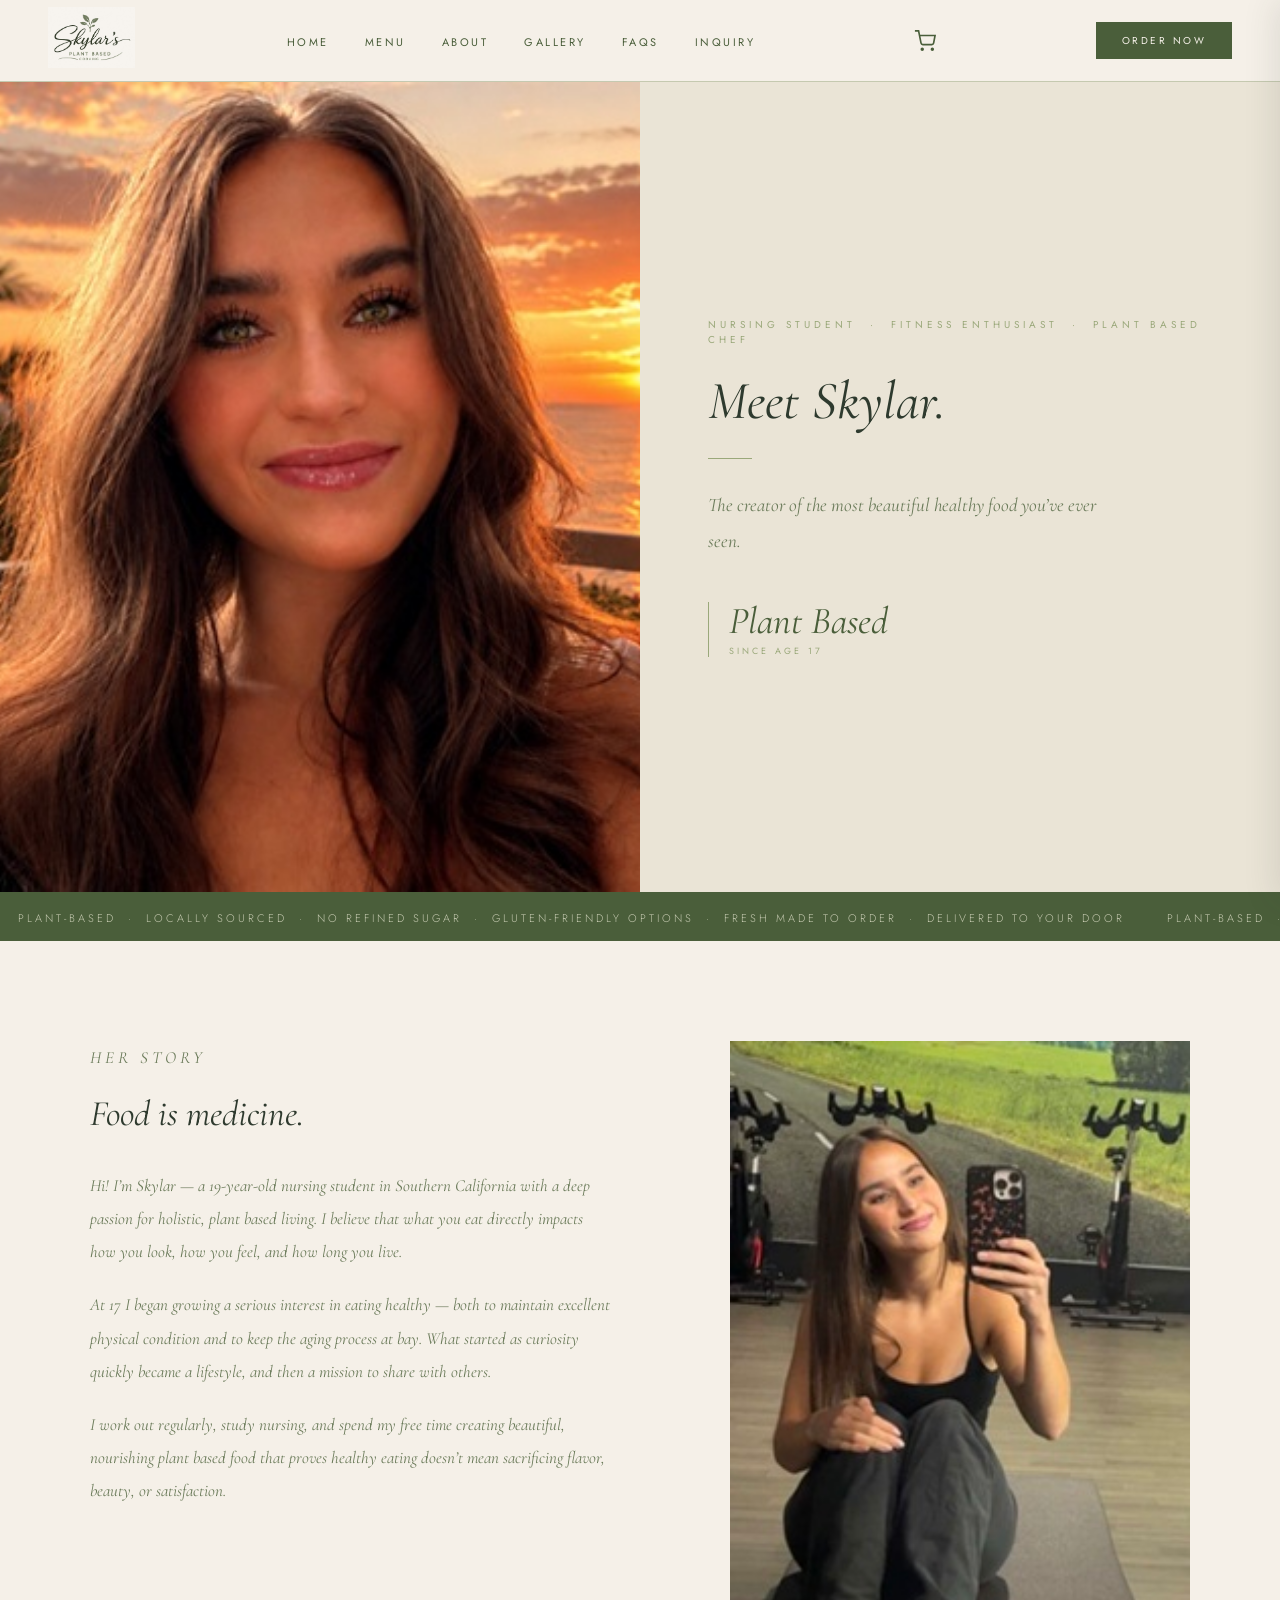
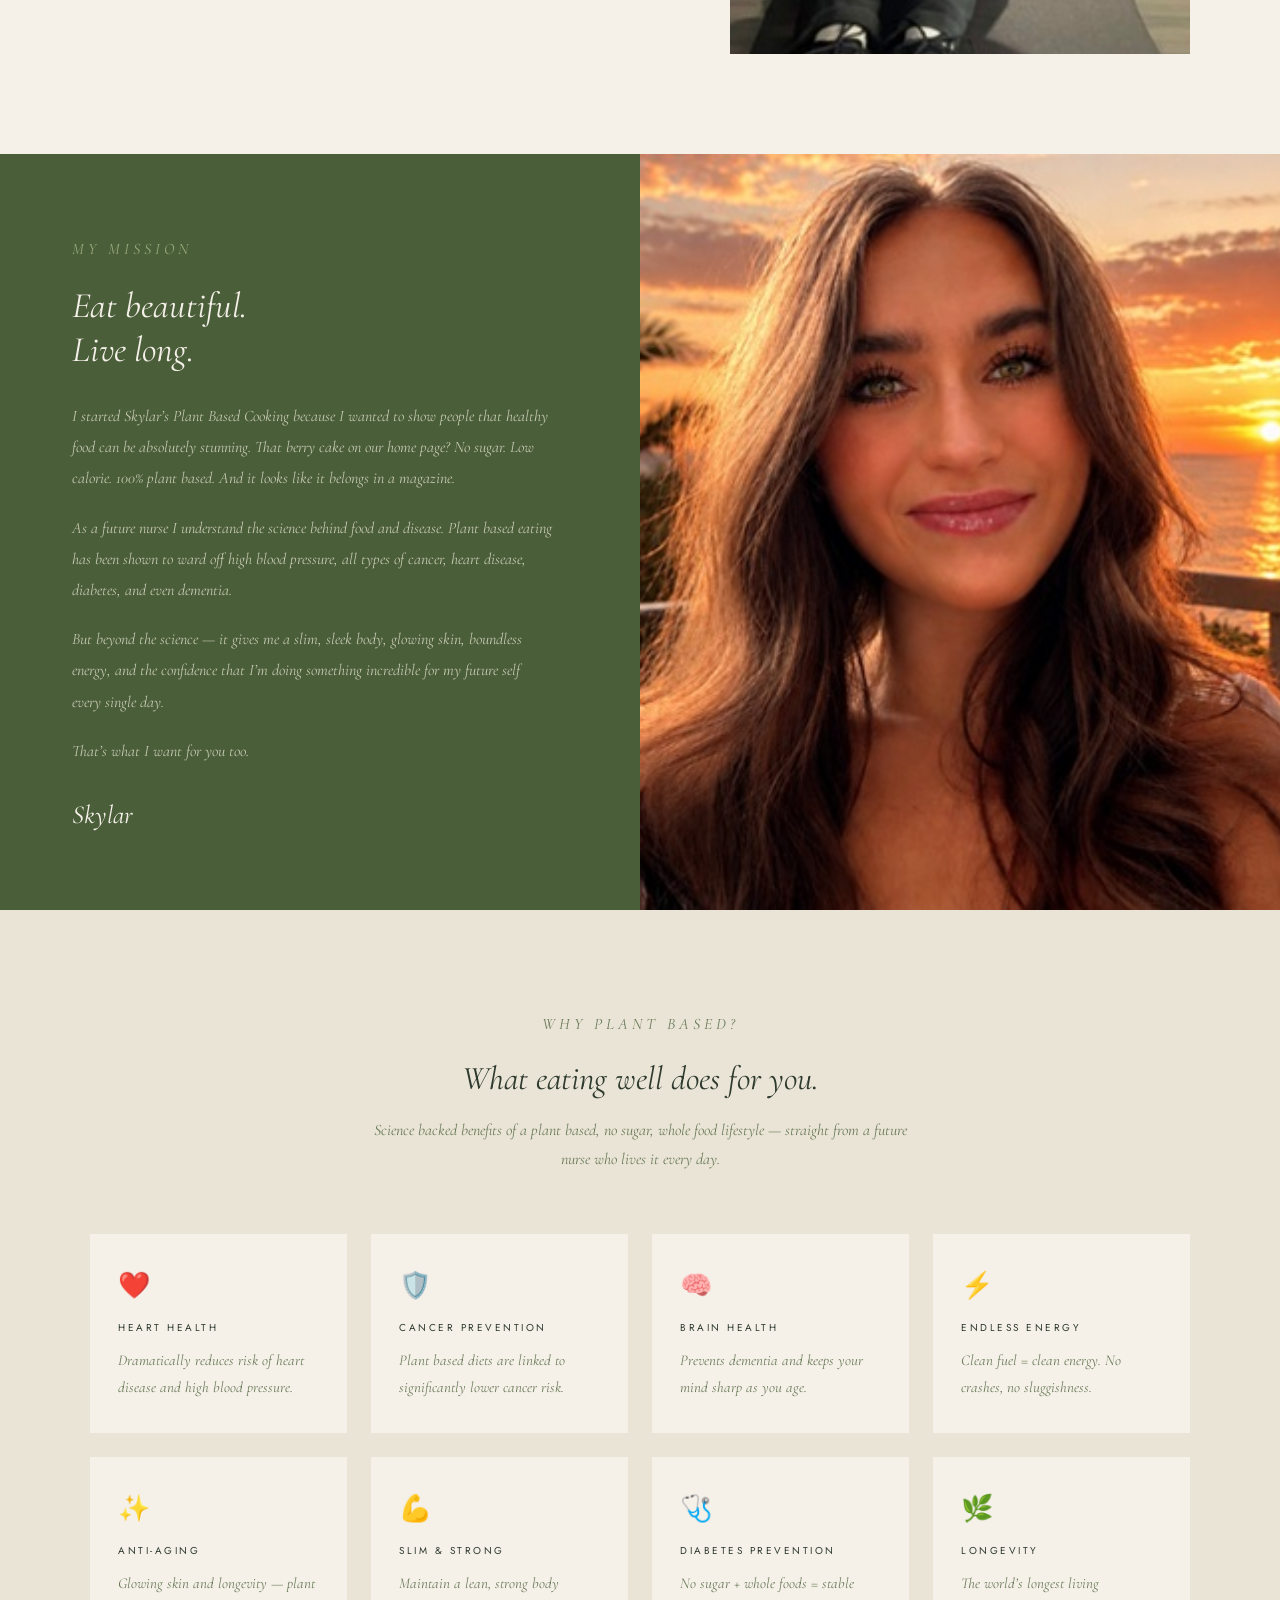
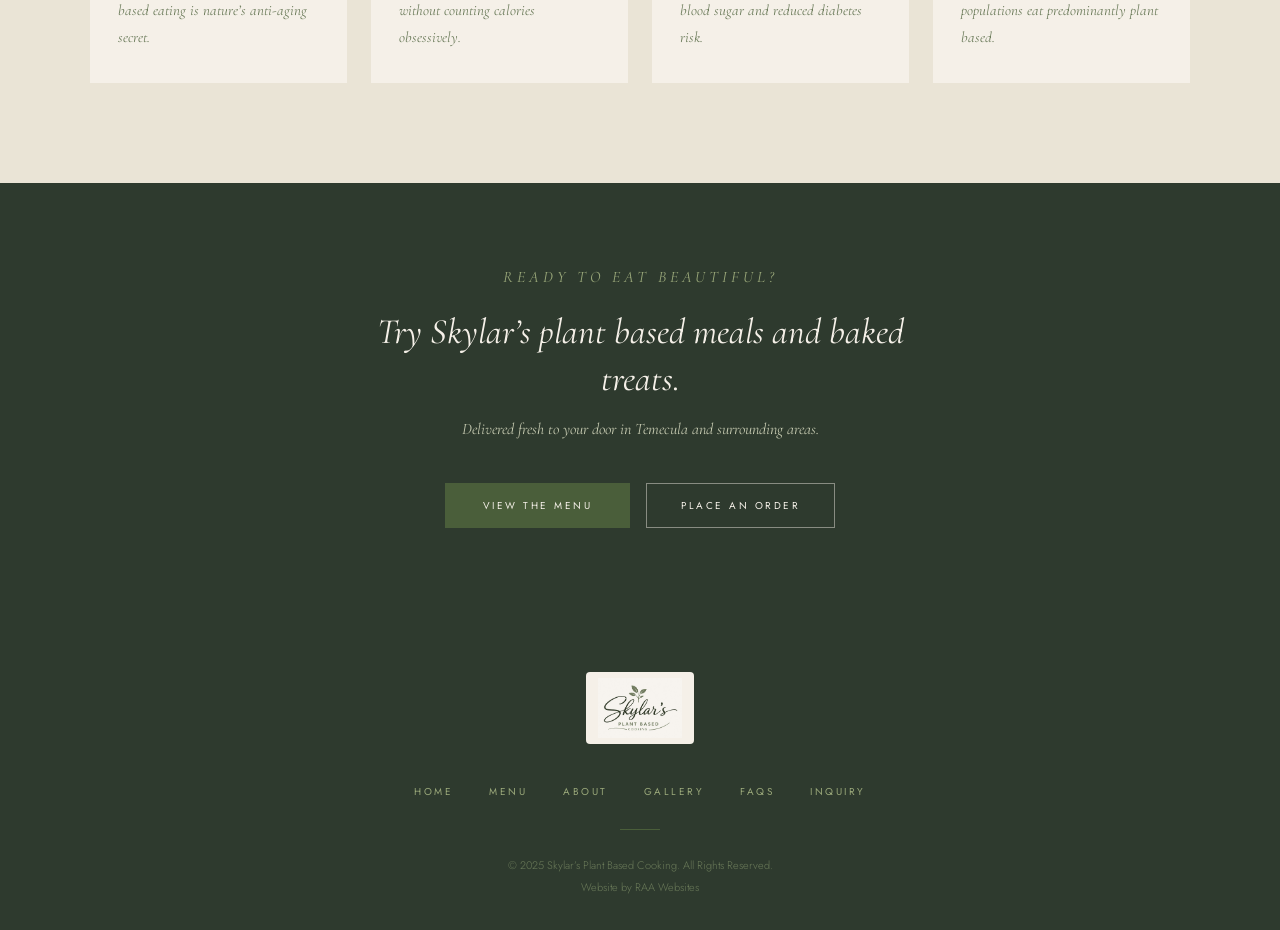
==== commit c4cd4116: "Add files via upload" ====
--- a/about.html
+++ b/about.html
@@ -339,9 +339,9 @@
     <li><a href="about.html">About</a></li>
     <li><a href="gallery.html">Gallery</a></li>
     <li><a href="faqs.html">FAQs</a></li>
-    <li><a href="contact.html">Contact</a></li>
+    <li><a href="order.html">Inquiry</a></li>
   </ul>
-  <button class="nav-order" onclick="window.location.href='contact.html'">Order Now</button>
+  <button class="nav-order" onclick="window.location.href='order.html'">Order Now</button>
 </nav>
 
 <!-- HERO -->
@@ -471,7 +471,7 @@
     <li><a href="about.html">About</a></li>
     <li><a href="gallery.html">Gallery</a></li>
     <li><a href="faqs.html">FAQs</a></li>
-    <li><a href="contact.html">Contact</a></li>
+    <li><a href="order.html">Inquiry</a></li>
   </ul>
   <div class="footer-line"></div>
   <p class="footer-copy">&copy; 2025 Skylar&rsquo;s Plant Based Cooking. All Rights Reserved.<br>Website by RAA Websites</p>
